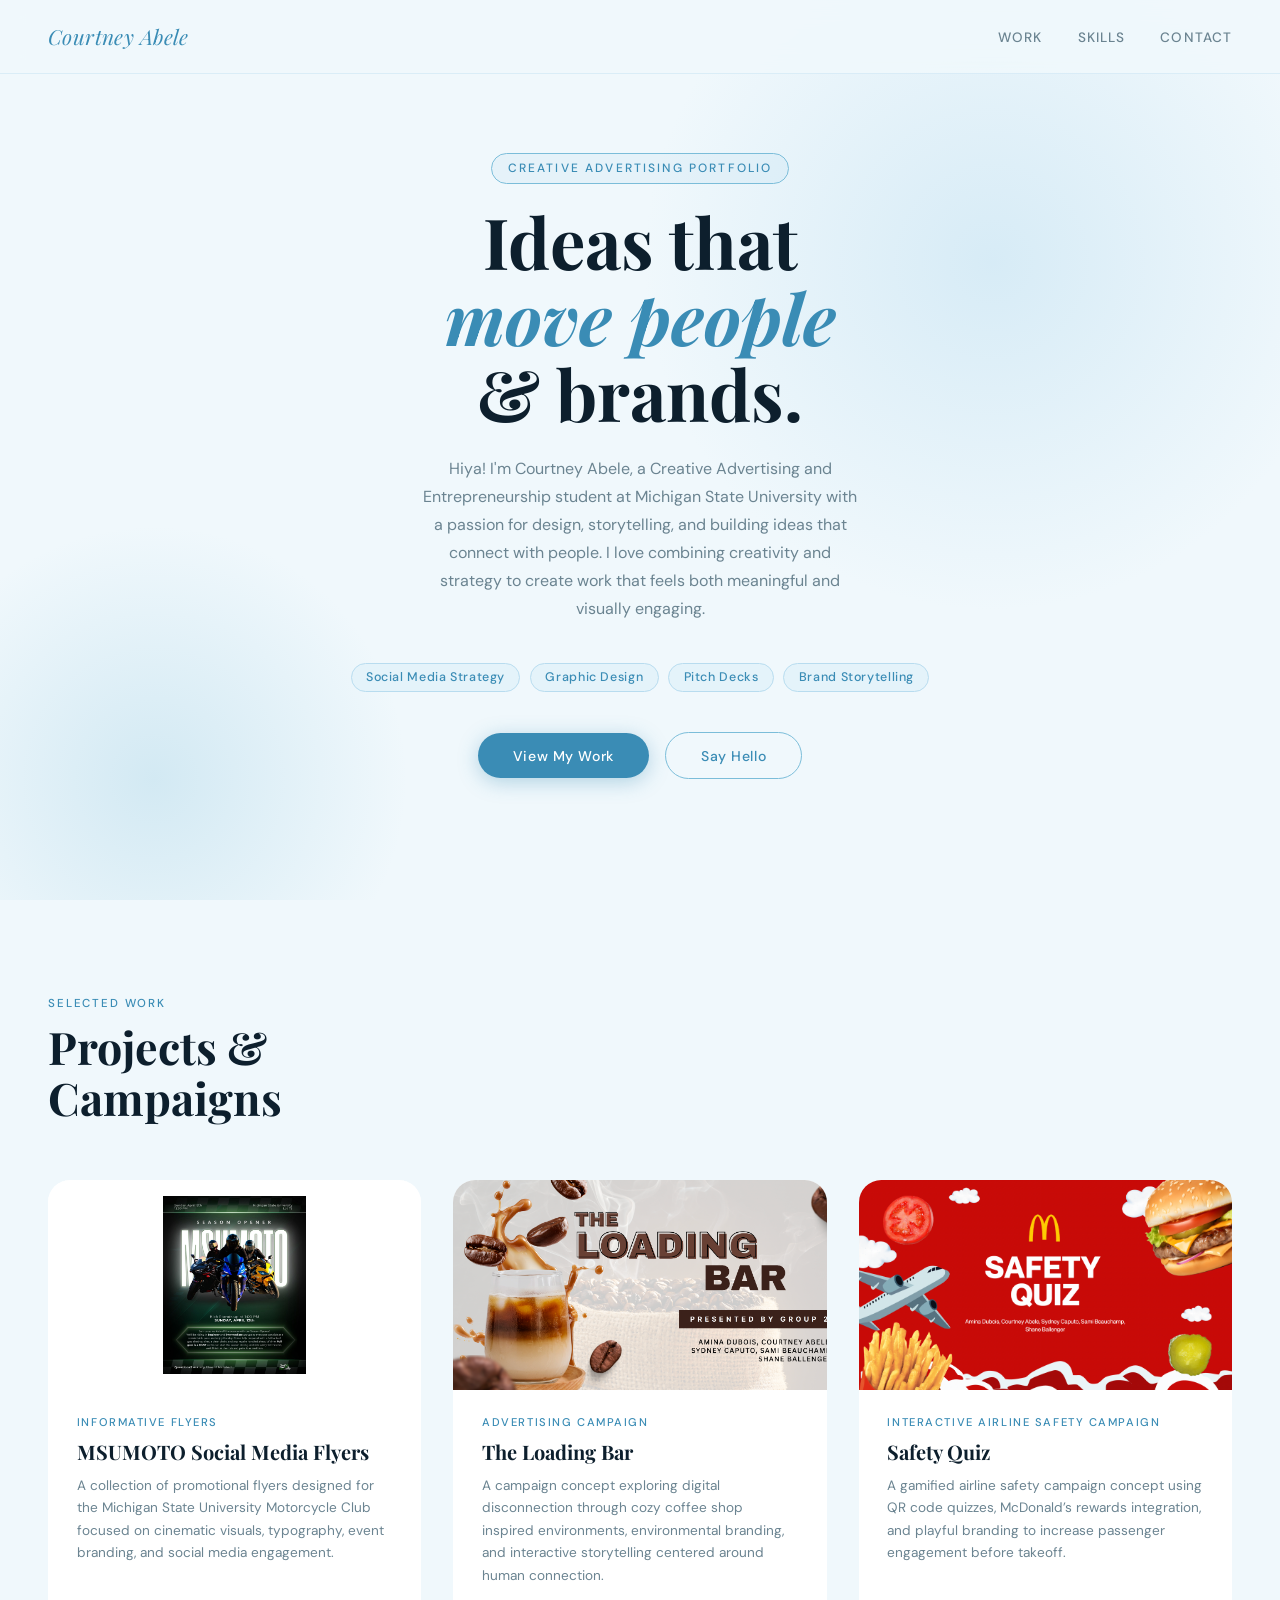
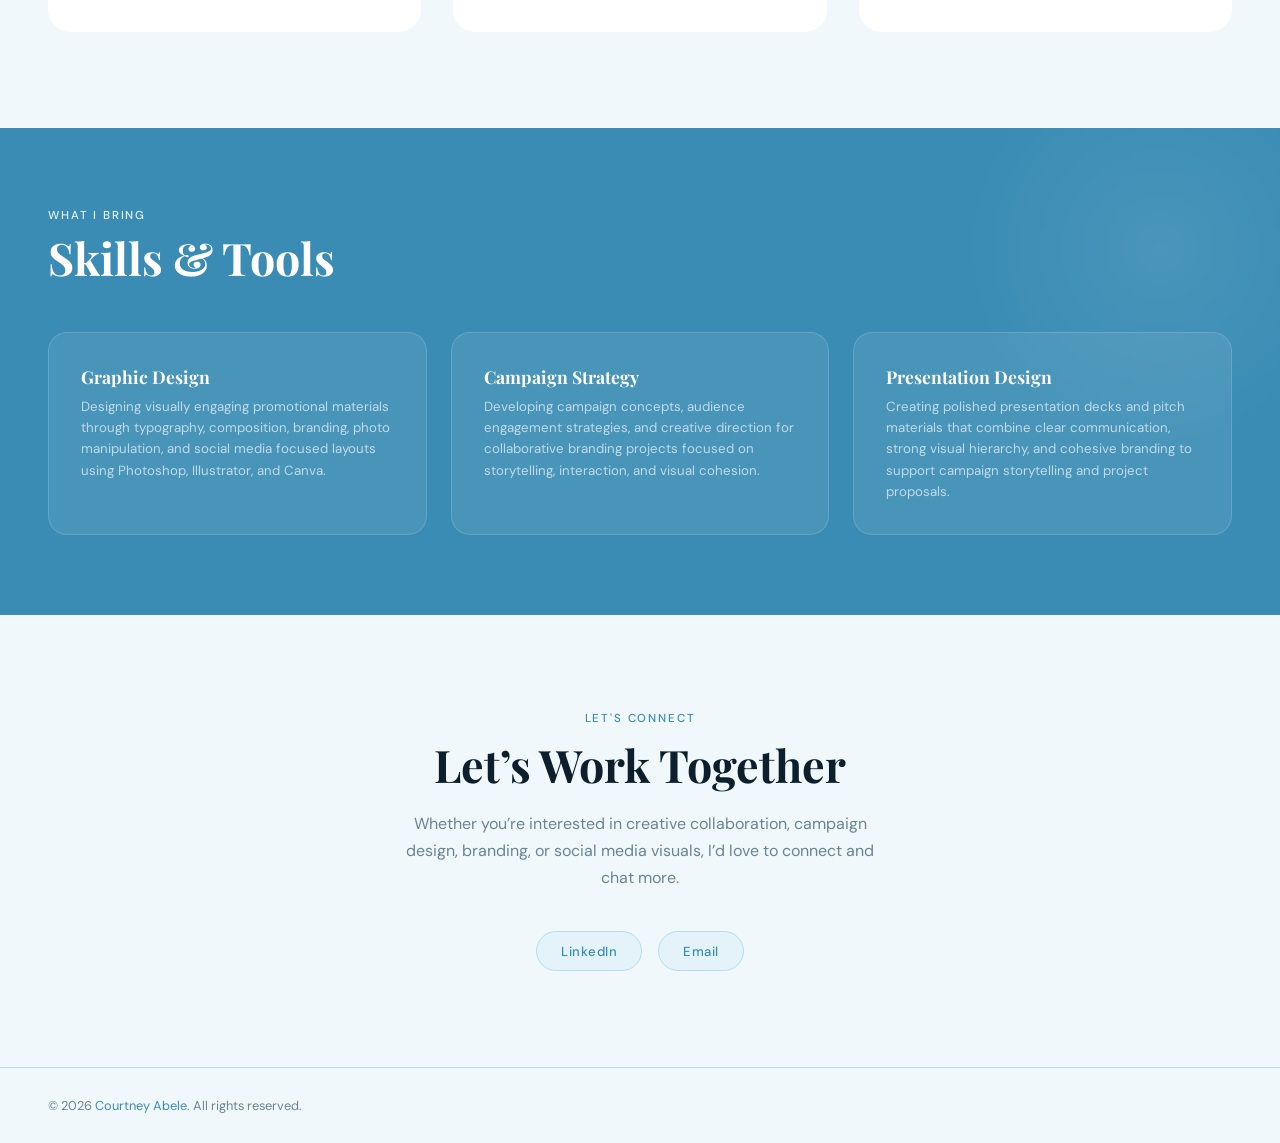
==== index.html @ a36b7039 "added saftey quiz project" ====
<!DOCTYPE html>
<html lang="en">
<head>
  <meta charset="UTF-8" />
  <meta name="viewport" content="width=device-width, initial-scale=1.0"/>
  <title>Portfolio — Creative Advertising</title>
  <link rel="preconnect" href="https://fonts.googleapis.com">
  <link href="https://fonts.googleapis.com/css2?family=Playfair+Display:ital,wght@0,400;0,700;1,400&family=DM+Sans:wght@300;400;500&display=swap" rel="stylesheet">
  <link rel="stylesheet" href="styles.css">
</head>
<body>

  <!-- NAV -->
  <nav>
    <a href="index.html" class="nav-logo">Courtney Abele</a>
    <ul class="nav-links">
      <li><a href="#work">Work</a></li>
      <li><a href="#skills">Skills</a></li>
      <li><a href="#contact">Contact</a></li>
    </ul>
  </nav>

  <!-- HERO -->
  <section class="hero">
    <div class="hero-text">
      <span class="hero-eyebrow">Creative Advertising Portfolio</span>
      <h1>Ideas that<br><em>move people</em><br>& brands.</h1>
      <p class="hero-bio">
        Hiya! I'm Courtney Abele, a Creative Advertising and Entrepreneurship student at Michigan State University with a passion for design, storytelling, and building ideas that connect with people. I love combining creativity and strategy to create work that feels both meaningful and visually engaging.
      </p>
      <div class="hero-tags">
        <span class="tag">Social Media Strategy</span>
        <span class="tag">Graphic Design</span>
        <span class="tag">Pitch Decks</span>
        <span class="tag">Brand Storytelling</span>
      </div>
      <div class="hero-cta">
        <a href="#work" class="btn-primary">View My Work</a>
        <a href="mailto:courtneynabele@gmail.com" class="btn-ghost">Say Hello</a>
      </div>
    </div>
  </section>

  <!-- WORK -->
<section class="section" id="work">

  <div class="section-header">

    <div>
      <p class="section-label">
        Selected Work
      </p>

      <h2 class="section-title">
        Projects &<br>Campaigns
      </h2>
    </div>

  </div>

  <div class="projects-grid projects-three">

    <!-- PROJECT 1 -->
    <a href="msu_moto.html" class="project-card standard">

      <div class="card-thumb portrait-thumb">

        <span class="project_photo">
          <img
            src="moto/msumoto.eboardelections.poster.jpg"
            alt="MSUMOTO poster preview"
          >
        </span>

      </div>

      <div class="card-body">

        <p class="card-category">
          Informative Flyers
        </p>

        <h3 class="card-title">
          MSUMOTO Social Media Flyers
        </h3>

        <p class="card-desc">
          A collection of promotional flyers designed for the Michigan State University Motorcycle Club focused on cinematic visuals, typography, event branding, and social media engagement.
        </p>

      </div>

    </a>

    <!-- PROJECT 2 -->
    <a href="loading_bar.html" class="project-card standard">

      <div class="card-thumb">

        <span class="project_photo">
          <img
            src="Loading_bar/loading_bar_project.png"
            alt="The Loading Bar project preview"
          >
        </span>

      </div>

      <div class="card-body">

        <p class="card-category">
          Advertising Campaign
        </p>

        <h3 class="card-title">
          The Loading Bar
        </h3>

        <p class="card-desc">
          A campaign concept exploring digital disconnection through cozy coffee shop inspired environments, environmental branding, and interactive storytelling centered around human connection.
        </p>

      </div>

    </a>

    <!-- PROJECT 3 -->
    <a href="safety_project.html" class="project-card standard">

      <div class="card-thumb">

        <span class="project_photo">
          <img
            src="safety_project/safety_project.png"
            alt="Safety Quiz project preview"
          >
        </span>

      </div>

      <div class="card-body">

        <p class="card-category">
          Interactive Airline Safety Campaign
        </p>

        <h3 class="card-title">
          Safety Quiz
        </h3>

        <p class="card-desc">
          A gamified airline safety campaign concept using QR code quizzes, McDonald’s rewards integration, and playful branding to increase passenger engagement before takeoff.
        </p>

      </div>

    </a>

  </div>

</section>

  <section class="skills-section" id="skills">

  <p class="section-label">
    What I Bring
  </p>

  <h2 class="section-title">
    Skills &amp; Tools
  </h2>

  <div class="skills-grid">

    <div class="skill-card">

      <p class="skill-name">
        Graphic Design
      </p>

      <p class="skill-desc">
        Designing visually engaging promotional materials through typography, composition, branding, photo manipulation, and social media focused layouts using Photoshop, Illustrator, and Canva.
      </p>

    </div>

    <div class="skill-card">

      <p class="skill-name">
        Campaign Strategy
      </p>

      <p class="skill-desc">
        Developing campaign concepts, audience engagement strategies, and creative direction for collaborative branding projects focused on storytelling, interaction, and visual cohesion.
      </p>

    </div>

    <div class="skill-card">

      <p class="skill-name">
        Presentation Design
      </p>

      <p class="skill-desc">
        Creating polished presentation decks and pitch materials that combine clear communication, strong visual hierarchy, and cohesive branding to support campaign storytelling and project proposals.
      </p>

    </div>

  </div>

</section>

<!-- CONTACT -->
<section class="contact-section" id="contact">

  <span class="section-label">
    Let's Connect
  </span>

  <h2 class="section-title">
    Let’s Work Together
  </h2>

  <p>
    Whether you’re interested in creative collaboration, campaign design, branding, or social media visuals, I’d love to connect and chat more.
  </p>

  <div class="social-links">

    <a 
      href="https://www.linkedin.com/in/courtney-abele-0a053827a/"
      target="_blank"
      class="social-link"
    >
      LinkedIn
    </a>

    <a 
      href="mailto:courtneynabele@gmail.com"
      class="social-link"
    >
      Email
    </a>

  </div>

</section>

  <!-- FOOTER -->
  <footer>
    <span>© 2026 <a href="#">Courtney Abele</a>. All rights reserved.</span>
  </footer>

</body>
</html>
---- styles.css ----
/* Shared portfolio stylesheet
   Keep this file in the same folder as index.html and project.html. */

:root {
      --sky: #B8DCEF;
      --sky-light: #E4F3FA;
      --sky-mid: #7BBDD9;
      --sky-deep: #3A8CB5;
      --ink: #0D1F2D;
      --mist: #F0F8FC;
      --accent: #D4A35A;
      --white: #FFFFFF;
      --gray: #6B8491;
    }

    *, *::before, *::after { box-sizing: border-box; margin: 0; padding: 0; }

    html { scroll-behavior: smooth; }

    body {
      font-family: 'DM Sans', sans-serif;
      background: var(--mist);
      color: var(--ink);
      overflow-x: hidden;
    }

    /* ── NAV ── */
    nav {
      position: fixed; top: 0; left: 0; right: 0; z-index: 100;
      display: flex; justify-content: space-between; align-items: center;
      padding: 1.4rem 3rem;
      background: rgba(240,248,252,0.85);
      backdrop-filter: blur(12px);
      border-bottom: 1px solid rgba(184,220,239,0.4);
    }
    .nav-logo {
      font-family: 'Playfair Display', serif;
      font-size: 1.3rem;
      font-style: italic;
      color: var(--sky-deep);
      text-decoration: none;
      letter-spacing: 0.02em;
    }
    .nav-links { display: flex; gap: 2.2rem; list-style: none; }
    .nav-links a {
      text-decoration: none;
      font-size: 0.85rem;
      font-weight: 500;
      letter-spacing: 0.08em;
      text-transform: uppercase;
      color: var(--gray);
      transition: color 0.25s;
    }
    .nav-links a:hover { color: var(--sky-deep); }

    /* ── HERO ── */
    .hero {
      min-height: 100vh;
      display: flex;
      flex-direction: column;
      align-items: center;
      justify-content: center;
      padding: 7rem 3rem 5rem;
      gap: 3rem;
      position: relative;
      overflow: hidden;
      text-align: center;
    }

    .hero::before {
      content: '';
      position: absolute;
      top: -10%; right: -5%;
      width: 55vw; height: 55vw;
      background: radial-gradient(circle, var(--sky) 0%, transparent 70%);
      border-radius: 50%;
      opacity: 0.45;
      animation: float 8s ease-in-out infinite;
    }
    .hero::after {
      content: '';
      position: absolute;
      bottom: -15%; left: -8%;
      width: 40vw; height: 40vw;
      background: radial-gradient(circle, var(--sky-mid) 0%, transparent 70%);
      border-radius: 50%;
      opacity: 0.25;
      animation: float 11s ease-in-out infinite reverse;
    }

    @keyframes float {
      0%, 100% { transform: translateY(0) scale(1); }
      50%       { transform: translateY(-3%) scale(1.03); }
    }

    .hero-text { position: relative; z-index: 1; animation: fadeUp 0.9s ease both; max-width: 680px; width: 100%; }
    .hero-bio { max-width: 520px; margin-left: auto; margin-right: auto; }
    .hero-tags { justify-content: center; }
    .hero-cta { justify-content: center; }

    @keyframes fadeUp {
      from { opacity: 0; transform: translateY(30px); }
      to   { opacity: 1; transform: translateY(0); }
    }

    .hero-eyebrow {
      display: inline-block;
      font-size: 0.75rem;
      font-weight: 500;
      letter-spacing: 0.18em;
      text-transform: uppercase;
      color: var(--sky-deep);
      margin-bottom: 1.2rem;
      padding: 0.4rem 1rem;
      border: 1px solid var(--sky-mid);
      border-radius: 2rem;
      background: rgba(184,220,239,0.2);
    }

    .hero h1 {
      font-family: 'Playfair Display', serif;
      font-size: clamp(3rem, 5.5vw, 5.5rem);
      line-height: 1.08;
      font-weight: 700;
      color: var(--ink);
      margin-bottom: 1.5rem;
    }
    .hero h1 em {
      font-style: italic;
      color: var(--sky-deep);
    }

    .hero-bio {
      font-size: 1rem;
      line-height: 1.75;
      color: var(--gray);
      max-width: 440px;
      margin-bottom: 2.5rem;
    }

    .hero-tags {
      display: flex;
      flex-wrap: wrap;
      gap: 0.6rem;
      margin-bottom: 2.5rem;
    }
    .tag {
      font-size: 0.78rem;
      font-weight: 500;
      letter-spacing: 0.05em;
      padding: 0.35rem 0.9rem;
      border-radius: 2rem;
      background: var(--sky-light);
      color: var(--sky-deep);
      border: 1px solid var(--sky);
    }

    .hero-cta {
      display: flex;
      gap: 1rem;
      align-items: center;
      flex-wrap: wrap;
    }
    .btn-primary {
      display: inline-block;
      padding: 0.85rem 2.2rem;
      background: var(--sky-deep);
      color: var(--white);
      border-radius: 3rem;
      text-decoration: none;
      font-size: 0.88rem;
      font-weight: 500;
      letter-spacing: 0.04em;
      transition: background 0.3s, transform 0.2s, box-shadow 0.3s;
      box-shadow: 0 4px 20px rgba(58,140,181,0.35);
    }
    .btn-primary:hover {
      background: var(--sky-mid);
      transform: translateY(-2px);
      box-shadow: 0 8px 28px rgba(58,140,181,0.45);
    }
    .btn-ghost {
      display: inline-block;
      padding: 0.85rem 2.2rem;
      border: 1.5px solid var(--sky-mid);
      color: var(--sky-deep);
      border-radius: 3rem;
      text-decoration: none;
      font-size: 0.88rem;
      font-weight: 500;
      letter-spacing: 0.04em;
      transition: background 0.3s, transform 0.2s;
    }
    .btn-ghost:hover {
      background: var(--sky-light);
      transform: translateY(-2px);
    }

    /* hero visual — full-width centered card */
    .hero-visual {
      position: relative;
      z-index: 1;
      animation: fadeUp 0.9s 0.2s ease both;
      width: 80%;
      max-width: 1000px;
    }
    .hero-card {
      width: 100%;
      height: auto;
      background: linear-gradient(145deg, var(--sky-light) 0%, var(--sky) 100%);
      border-radius: 2rem;
      position: relative;
      box-shadow: 0 30px 80px rgba(58,140,181,0.22), 0 8px 20px rgba(58,140,181,0.12);
      overflow: hidden;
      display: flex;
      flex-direction: row;
      align-items: center;
      gap: 2.5rem;
      padding: 2.5rem 3rem;
    }
    .hero-card::before {
      content: '';
      position: absolute;
      top: -60px; right: -60px;
      width: 300px; height: 300px;
      background: radial-gradient(circle, rgba(255,255,255,0.55) 0%, transparent 70%);
      border-radius: 50%;
      pointer-events: none;
    }
    .avatar-placeholder {
      flex-shrink: 0;
      width: 100px; height: 100px;
      border-radius: 50%;
      background: linear-gradient(135deg, var(--sky-mid), var(--sky-deep));
      display: flex;
      align-items: center;
      justify-content: center;
      font-family: 'Playfair Display', serif;
      font-size: 2.4rem;
      color: white;
      font-style: italic;
      box-shadow: 0 8px 30px rgba(58,140,181,0.4);
    }
    .hero-card-info { text-align: left; flex: 1; }
    .hero-card-label {
      font-size: 0.72rem;
      letter-spacing: 0.12em;
      text-transform: uppercase;
      color: var(--sky-deep);
      margin-bottom: 0.4rem;
      font-weight: 500;
    }
    .hero-card-name {
      font-family: 'Playfair Display', serif;
      font-size: 1.6rem;
      font-weight: 700;
      color: var(--ink);
      margin-bottom: 0.3rem;
    }
    .hero-card-sub {
      font-size: 0.82rem;
      color: var(--gray);
    }
    .hero-card-badges {
      display: flex;
      gap: 0.8rem;
      margin-top: 1rem;
      flex-wrap: wrap;
    }
    .inline-badge {
      display: inline-block;
      padding: 0.4rem 0.9rem;
      border-radius: 2rem;
      font-size: 0.75rem;
      font-weight: 500;
    }
    .inline-badge.light {
      background: var(--white);
      color: var(--ink);
      box-shadow: 0 2px 8px rgba(0,0,0,0.08);
    }
    .inline-badge.dark {
      background: var(--sky-deep);
      color: white;
    }

    /* ── WORK SECTION ── */
    .section {
      padding: 6rem 3rem;
    }
    .section-header {
      display: flex;
      justify-content: space-between;
      align-items: flex-end;
      margin-bottom: 3.5rem;
    }
    .section-label {
      font-size: 0.72rem;
      letter-spacing: 0.16em;
      text-transform: uppercase;
      color: var(--sky-deep);
      margin-bottom: 0.6rem;
      font-weight: 500;
    }
    .section-title {
      font-family: 'Playfair Display', serif;
      font-size: clamp(2rem, 3.5vw, 3rem);
      font-weight: 700;
      color: var(--ink);
      line-height: 1.15;
    }
    .section-link {
      font-size: 0.85rem;
      color: var(--sky-deep);
      text-decoration: none;
      font-weight: 500;
      letter-spacing: 0.04em;
      border-bottom: 1.5px solid var(--sky-mid);
      padding-bottom: 2px;
      transition: border-color 0.2s;
      white-space: nowrap;
      margin-bottom: 0.3rem;
    }
    .section-link:hover { border-color: var(--sky-deep); }

    /* project grid */
    .projects-grid {
      display: grid;
      grid-template-columns: repeat(12, 1fr);
      gap: 1.5rem;
    }
    .project-card {
      background: var(--white);
      border-radius: 1.4rem;
      overflow: hidden;
      text-decoration: none;
      color: inherit;
      transition: transform 0.35s cubic-bezier(.22,1,.36,1), box-shadow 0.35s;
      position: relative;
      display: block;
    }
    .project-card:hover {
      transform: translateY(-6px);
      box-shadow: 0 20px 50px rgba(58,140,181,0.18);
    }
    .project-card:hover .card-arrow { transform: translate(3px,-3px); }

    .project-card.large { grid-column: span 7; }
    .project-card.small { grid-column: span 5; }
    .project-card.full  { grid-column: span 12; display: grid; grid-template-columns: 1fr 1fr; }

    .card-thumb {
  aspect-ratio: 16/10;
  position: relative;
  overflow: hidden;
  display: flex;
  align-items: center;
  justify-content: center;
}

/* Portrait project images */
.project_photo {
  width: 100%;
  height: 100%;
  display: flex;
  align-items: center;
  justify-content: center;
  background: #000;
}

.project_photo img {
  width: 100%;
  height: 100%;
  object-fit: contain;
  display: block;
}

/* Make poster-style cards taller */
.project-card.small .card-thumb {
  aspect-ratio: 3 / 4;
}

    .project_photo img {
  width: 100%;
  height: 100%;
  object-fit: contain;
  display: block;
}

    .project-card.full .card-thumb {
      aspect-ratio: unset;
      min-height: 260px;
    }

    .card-thumb { display: flex; align-items: center; justify-content: center; }
    .thumb-1 { background: linear-gradient(135deg, #B8DCEF 0%, #7BBDD9 100%); }
    .thumb-2 { background: linear-gradient(135deg, #D4E9F7 0%, #B8DCEF 100%); }
    .thumb-3 { background: linear-gradient(135deg, #A8D5EB 0%, #5AAED0 100%); }
    .thumb-icon {
      font-size: 3.5rem;
      opacity: 0.5;
    }

    .card-body {
      padding: 1.6rem 1.8rem;
    }
    .project-card.full .card-body {
      display: flex;
      flex-direction: column;
      justify-content: center;
      padding: 2.5rem 2.5rem;
    }

    .card-category {
      font-size: 0.7rem;
      letter-spacing: 0.14em;
      text-transform: uppercase;
      font-weight: 500;
      color: var(--sky-deep);
      margin-bottom: 0.6rem;
    }
    .card-title {
      font-family: 'Playfair Display', serif;
      font-size: 1.25rem;
      font-weight: 700;
      color: var(--ink);
      line-height: 1.25;
      margin-bottom: 0.7rem;
    }
    .card-desc {
      font-size: 0.85rem;
      color: var(--gray);
      line-height: 1.65;
      margin-bottom: 1.2rem;
    }
    .card-arrow {
      display: inline-block;
      font-size: 1.1rem;
      color: var(--sky-deep);
      transition: transform 0.25s;
    }

    /* ── SKILLS ── */
    .skills-section {
      background: var(--sky-deep);
      padding: 5rem 3rem;
      position: relative;
      overflow: hidden;
    }
    .skills-section::before {
      content: '';
      position: absolute;
      top: -80px; right: -80px;
      width: 400px; height: 400px;
      background: radial-gradient(circle, rgba(255,255,255,0.08) 0%, transparent 70%);
      border-radius: 50%;
    }
    .skills-section .section-label { color: var(--sky-light); }
    .skills-section .section-title { color: var(--white); }

    .skills-grid {
      display: grid;
      grid-template-columns: repeat(3, 1fr);
      gap: 1.5rem;
      margin-top: 3rem;
    }
    .skill-card {
      background: rgba(255,255,255,0.08);
      border: 1px solid rgba(255,255,255,0.14);
      border-radius: 1.2rem;
      padding: 2rem;
      transition: background 0.3s, transform 0.3s;
    }
    .skill-card:hover {
      background: rgba(255,255,255,0.15);
      transform: translateY(-4px);
    }
    .skill-icon {
      font-size: 2rem;
      margin-bottom: 1rem;
      display: block;
    }
    .skill-name {
      font-family: 'Playfair Display', serif;
      font-size: 1.1rem;
      font-weight: 700;
      color: var(--white);
      margin-bottom: 0.5rem;
    }
    .skill-desc {
      font-size: 0.83rem;
      color: rgba(255,255,255,0.65);
      line-height: 1.6;
    }

    /* ── CONTACT ── */
    .contact-section {
      padding: 6rem 3rem;
      text-align: center;
      background: var(--mist);
    }
    .contact-section .section-label { text-align: center; margin-bottom: 0.8rem; display: block; }
    .contact-section .section-title { text-align: center; margin-bottom: 1.2rem; }
    .contact-section p {
      color: var(--gray);
      font-size: 1rem;
      line-height: 1.7;
      max-width: 480px;
      margin: 0 auto 2.5rem;
    }
    .social-links {
      display: flex;
      gap: 1rem;
      justify-content: center;
      flex-wrap: wrap;
      margin-top: 2rem;
    }
    .social-link {
      display: inline-block;
      padding: 0.65rem 1.5rem;
      background: var(--sky-light);
      border: 1.5px solid var(--sky);
      border-radius: 2rem;
      text-decoration: none;
      font-size: 0.82rem;
      font-weight: 500;
      color: var(--sky-deep);
      letter-spacing: 0.04em;
      transition: background 0.25s, transform 0.2s;
    }
    .social-link:hover {
      background: var(--sky);
      transform: translateY(-2px);
    }

    /* ── FOOTER ── */
    footer {
      border-top: 1px solid var(--sky);
      padding: 1.8rem 3rem;
      display: flex;
      justify-content: space-between;
      align-items: center;
      font-size: 0.8rem;
      color: var(--gray);
    }
    footer a {
      color: var(--sky-deep);
      text-decoration: none;
    }

    /* ── RESPONSIVE ── */
    @media (max-width: 900px) {
      nav { padding: 1.2rem 1.5rem; }
      .nav-links { gap: 1.2rem; }
      .hero { padding: 7rem 1.5rem 3rem; }
      .hero-visual { width: 95%; }
      .hero-card { flex-direction: column; text-align: center; padding: 2rem 1.5rem; gap: 1.2rem; }
      .hero-card-info { text-align: center; }
      .hero-card-badges { justify-content: center; }
      .section { padding: 4rem 1.5rem; }
      .projects-grid { grid-template-columns: 1fr; }
      .project-card.large,
      .project-card.small,
      .project-card.full { grid-column: span 1; }
      .project-card.full { grid-template-columns: 1fr; }
      .skills-grid { grid-template-columns: 1fr; }
      .skills-section { padding: 4rem 1.5rem; }
      .contact-section { padding: 4rem 1.5rem; }
      footer { flex-direction: column; gap: 0.5rem; text-align: center; padding: 1.5rem; }
    }

/* Project detail page styles */

:root {
      --sky: #B8DCEF;
      --sky-light: #E4F3FA;
      --sky-mid: #7BBDD9;
      --sky-deep: #3A8CB5;
      --ink: #0D1F2D;
      --mist: #F0F8FC;
      --accent: #D4A35A;
      --white: #FFFFFF;
      --gray: #6B8491;
    }

    *, *::before, *::after { box-sizing: border-box; margin: 0; padding: 0; }
    html { scroll-behavior: smooth; }
    body {
      font-family: 'DM Sans', sans-serif;
      background: var(--mist);
      color: var(--ink);
      overflow-x: hidden;
    }

    /* ── NAV ── */
    nav {
      position: fixed; top: 0; left: 0; right: 0; z-index: 100;
      display: flex; justify-content: space-between; align-items: center;
      padding: 1.4rem 3rem;
      background: rgba(240,248,252,0.85);
      backdrop-filter: blur(12px);
      border-bottom: 1px solid rgba(184,220,239,0.4);
    }
    .nav-logo {
      font-family: 'Playfair Display', serif;
      font-size: 1.3rem;
      font-style: italic;
      color: var(--sky-deep);
      text-decoration: none;
      letter-spacing: 0.02em;
    }
    .nav-links { display: flex; gap: 2.2rem; list-style: none; }
    .nav-links a {
      text-decoration: none;
      font-size: 0.85rem;
      font-weight: 500;
      letter-spacing: 0.08em;
      text-transform: uppercase;
      color: var(--gray);
      transition: color 0.25s;
    }
    .nav-links a:hover { color: var(--sky-deep); }

    /* ── PROJECT HERO ── */
    .project-hero {
      padding-top: 8rem;
      padding-bottom: 4rem;
      padding-left: 3rem;
      padding-right: 3rem;
      max-width: 900px;
      animation: fadeUp 0.8s ease both;
    }

    @keyframes fadeUp {
      from { opacity: 0; transform: translateY(24px); }
      to   { opacity: 1; transform: translateY(0); }
    }

    .back-link {
      display: inline-flex;
      align-items: center;
      gap: 0.4rem;
      text-decoration: none;
      font-size: 0.82rem;
      font-weight: 500;
      color: var(--sky-deep);
      letter-spacing: 0.05em;
      margin-bottom: 2.5rem;
      transition: gap 0.2s;
    }
    .back-link:hover { gap: 0.7rem; }

    .project-category {
      font-size: 0.72rem;
      letter-spacing: 0.16em;
      text-transform: uppercase;
      color: var(--sky-deep);
      font-weight: 500;
      margin-bottom: 1rem;
      display: flex;
      align-items: center;
      gap: 0.6rem;
    }
    .project-category::before {
      content: '';
      display: inline-block;
      width: 2rem;
      height: 1.5px;
      background: var(--sky-mid);
    }

    .project-title {
      font-family: 'Playfair Display', serif;
      font-size: clamp(2.5rem, 5vw, 4.5rem);
      font-weight: 700;
      color: var(--ink);
      line-height: 1.1;
      margin-bottom: 1.5rem;
    }
    .project-title em { font-style: italic; color: var(--sky-deep); }

    .project-tagline {
      font-size: 1.1rem;
      color: var(--gray);
      line-height: 1.7;
      max-width: 580px;
      margin-bottom: 2.5rem;
    }

    /* meta pills */
    .project-meta {
      display: flex;
      flex-wrap: wrap;
      gap: 1rem;
      margin-bottom: 0;
    }
    .meta-item {
      display: flex;
      flex-direction: column;
      gap: 0.25rem;
      padding: 0.7rem 1.3rem;
      background: var(--white);
      border: 1px solid var(--sky);
      border-radius: 0.9rem;
      min-width: 110px;
    }
    .meta-label {
      font-size: 0.65rem;
      letter-spacing: 0.14em;
      text-transform: uppercase;
      color: var(--sky-deep);
      font-weight: 500;
    }
    .meta-value {
      font-size: 0.88rem;
      font-weight: 500;
      color: var(--ink);
    }

    /* ── HERO IMAGE ── */
    .project-cover {
      margin: 0 3rem;
      border-radius: 1.8rem;
      overflow: hidden;
      background: linear-gradient(135deg, var(--sky-light) 0%, var(--sky) 60%, var(--sky-mid) 100%);
      min-height: 420px;
      display: flex;
      align-items: center;
      justify-content: center;
      position: relative;
      box-shadow: 0 20px 60px rgba(58,140,181,0.2);
    }
    .cover-placeholder {
      text-align: center;
      color: rgba(58,140,181,0.6);
    }
    .cover-placeholder p {
      font-size: 0.85rem;
      margin-top: 0.8rem;
      font-weight: 500;
      letter-spacing: 0.06em;
    }
    .cover-icon { font-size: 5rem; display: block; margin-bottom: 0.5rem; }

    /* ── CONTENT BODY ── */
    .project-body {
      max-width: 780px;
      margin: 5rem auto;
      padding: 0 3rem;
    }

    .content-section { margin-bottom: 4rem; }

    .content-label {
      font-size: 0.7rem;
      letter-spacing: 0.16em;
      text-transform: uppercase;
      color: var(--sky-deep);
      font-weight: 500;
      margin-bottom: 1rem;
      display: flex;
      align-items: center;
      gap: 0.6rem;
    }
    .content-label::after {
      content: '';
      flex: 1;
      height: 1px;
      background: var(--sky);
    }

    .content-heading {
      font-family: 'Playfair Display', serif;
      font-size: 1.8rem;
      font-weight: 700;
      color: var(--ink);
      line-height: 1.25;
      margin-bottom: 1rem;
    }

    .content-body p {
      font-size: 0.98rem;
      line-height: 1.85;
      color: var(--gray);
      margin-bottom: 1rem;
    }
    .content-body p:last-child { margin-bottom: 0; }

    /* pull quote */
    .pull-quote {
      margin: 3rem 0;
      padding: 2.5rem 2.5rem 2.5rem 2.8rem;
      border-left: 3px solid var(--sky-deep);
      background: var(--white);
      border-radius: 0 1.2rem 1.2rem 0;
    }
    .pull-quote p {
      font-family: 'Playfair Display', serif;
      font-size: 1.3rem;
      font-style: italic;
      color: var(--ink);
      line-height: 1.55;
    }

    /* image block */
    .image-block {
      margin: 2.5rem 0;
      border-radius: 1.2rem;
      overflow: hidden;
      background: linear-gradient(135deg, var(--sky-light), var(--sky));
      min-height: 320px;
      display: flex;
      align-items: center;
      justify-content: center;
      color: rgba(58,140,181,0.55);
      font-size: 0.82rem;
      font-weight: 500;
      letter-spacing: 0.08em;
      text-transform: uppercase;
    }
    .image-block img {
      width: 100%;
      height: 100%;
      object-fit: cover;
      display: block;
    }
    .image-caption {
      font-size: 0.78rem;
      color: var(--gray);
      text-align: center;
      margin-top: 0.7rem;
      font-style: italic;
    }

    /* two-col images */
    .image-duo {
      display: grid;
      grid-template-columns: 1fr 1fr;
      gap: 1rem;
      margin: 2.5rem 0;
    }
    .image-duo .image-block { margin: 0; min-height: 220px; }

    /* outcomes / stats */
    .outcomes-grid {
      display: grid;
      grid-template-columns: repeat(3, 1fr);
      gap: 1rem;
      margin: 2rem 0;
    }
    .outcome-card {
      background: var(--sky-deep);
      border-radius: 1.2rem;
      padding: 1.8rem 1.5rem;
      text-align: center;
      color: white;
    }
    .outcome-number {
      font-family: 'Playfair Display', serif;
      font-size: 2.2rem;
      font-weight: 700;
      color: white;
      display: block;
      margin-bottom: 0.3rem;
    }
    .outcome-label {
      font-size: 0.78rem;
      letter-spacing: 0.1em;
      text-transform: uppercase;
      color: rgba(255,255,255,0.7);
      font-weight: 500;
    }

    /* tools used */
    .tools-list {
      display: flex;
      flex-wrap: wrap;
      gap: 0.6rem;
      margin-top: 1rem;
    }
    .tool-tag {
      font-size: 0.8rem;
      font-weight: 500;
      padding: 0.4rem 1rem;
      border-radius: 2rem;
      background: var(--sky-light);
      color: var(--sky-deep);
      border: 1px solid var(--sky);
    }

    /* ── NEXT PROJECT ── */
    .next-project {
      border-top: 1px solid var(--sky);
      padding: 4rem 3rem;
      display: flex;
      justify-content: space-between;
      align-items: center;
      text-decoration: none;
      color: inherit;
      transition: background 0.3s;
    }
    .next-project:hover {
      background: var(--sky-light);
    }
    .next-label {
      font-size: 0.72rem;
      letter-spacing: 0.16em;
      text-transform: uppercase;
      color: var(--sky-deep);
      font-weight: 500;
      margin-bottom: 0.5rem;
    }
    .next-title {
      font-family: 'Playfair Display', serif;
      font-size: 1.6rem;
      font-weight: 700;
      color: var(--ink);
    }
    .next-arrow {
      font-size: 2.5rem;
      color: var(--sky-deep);
      transition: transform 0.3s;
    }
    .next-project:hover .next-arrow { transform: translateX(8px); }

    /* ── FOOTER ── */
    footer {
      border-top: 1px solid var(--sky);
      padding: 1.8rem 3rem;
      display: flex;
      justify-content: space-between;
      align-items: center;
      font-size: 0.8rem;
      color: var(--gray);
    }
    footer a { color: var(--sky-deep); text-decoration: none; }

    /* ── RESPONSIVE ── */
    @media (max-width: 800px) {
      nav { padding: 1.2rem 1.5rem; }
      .nav-links { gap: 1.2rem; }
      .project-hero { padding: 7rem 1.5rem 3rem; }
      .project-cover { margin: 0 1.5rem; min-height: 260px; }
      .project-body { padding: 0 1.5rem; margin: 3rem auto; }
      .outcomes-grid { grid-template-columns: 1fr 1fr; }
      .image-duo { grid-template-columns: 1fr; }
      .next-project { padding: 2.5rem 1.5rem; }
      footer { flex-direction: column; gap: 0.5rem; text-align: center; padding: 1.5rem; }
    }

    .cover-placeholder img {
  width: 100%;
  height: auto;
  object-fit: contain;
  display: block;
}

.project-hero .content-section {
  margin-top: 4rem;
}

.project-meta {
  align-items: stretch;
}

.project-meta .meta-item {
  flex: 0 1 auto;
  min-width: 220px;
  max-width: 420px;
}


.portrait-cover {
  display: flex;
  justify-content: center;
  margin-bottom: 5rem;
}

.portrait-cover .cover-placeholder {
  max-width: 520px;
  width: 100%;
  padding: 0;
  overflow: hidden;

  background: none !important;
  box-shadow: none !important;
  border: none !important;
}

.portrait-cover img {
  width: 100%;
  height: auto;
  display: block;
  border-radius: 28px;
}

.portrait-cover {
  background: none !important;
  box-shadow: none !important;
  min-height: unset !important;
  padding: 0;
}

.portrait-cover .cover-placeholder {
  max-width: 520px;
  width: 100%;
  overflow: hidden;
  border-radius: 28px;
}

.portrait-cover img {
  width: 100%;
  display: block;
  border-radius: 28px;
}
.projects-three {
  display: grid;
  grid-template-columns: repeat(3, 1fr);
  gap: 2rem;
}

.project-card.standard {
  height: 100%;
}

.project-card.standard .card-thumb {
  aspect-ratio: 16 / 9;
  height: auto;
  overflow: hidden;
  background: #ffffff;
}

.project-card.standard .project_photo {
  width: 100%;
  height: 100%;
  background: #ffffff;
}

.project-card.standard .card-thumb img {
  width: 100%;
  height: 100%;
  object-fit: cover;
  object-position: center;
  display: block;
}

.project-card.standard .portrait-thumb img {
  object-fit: contain;
  padding: 1rem;
  background: #ffffff;
}

@media (max-width: 1100px) {
  .projects-three {
    grid-template-columns: 1fr;
  }
}
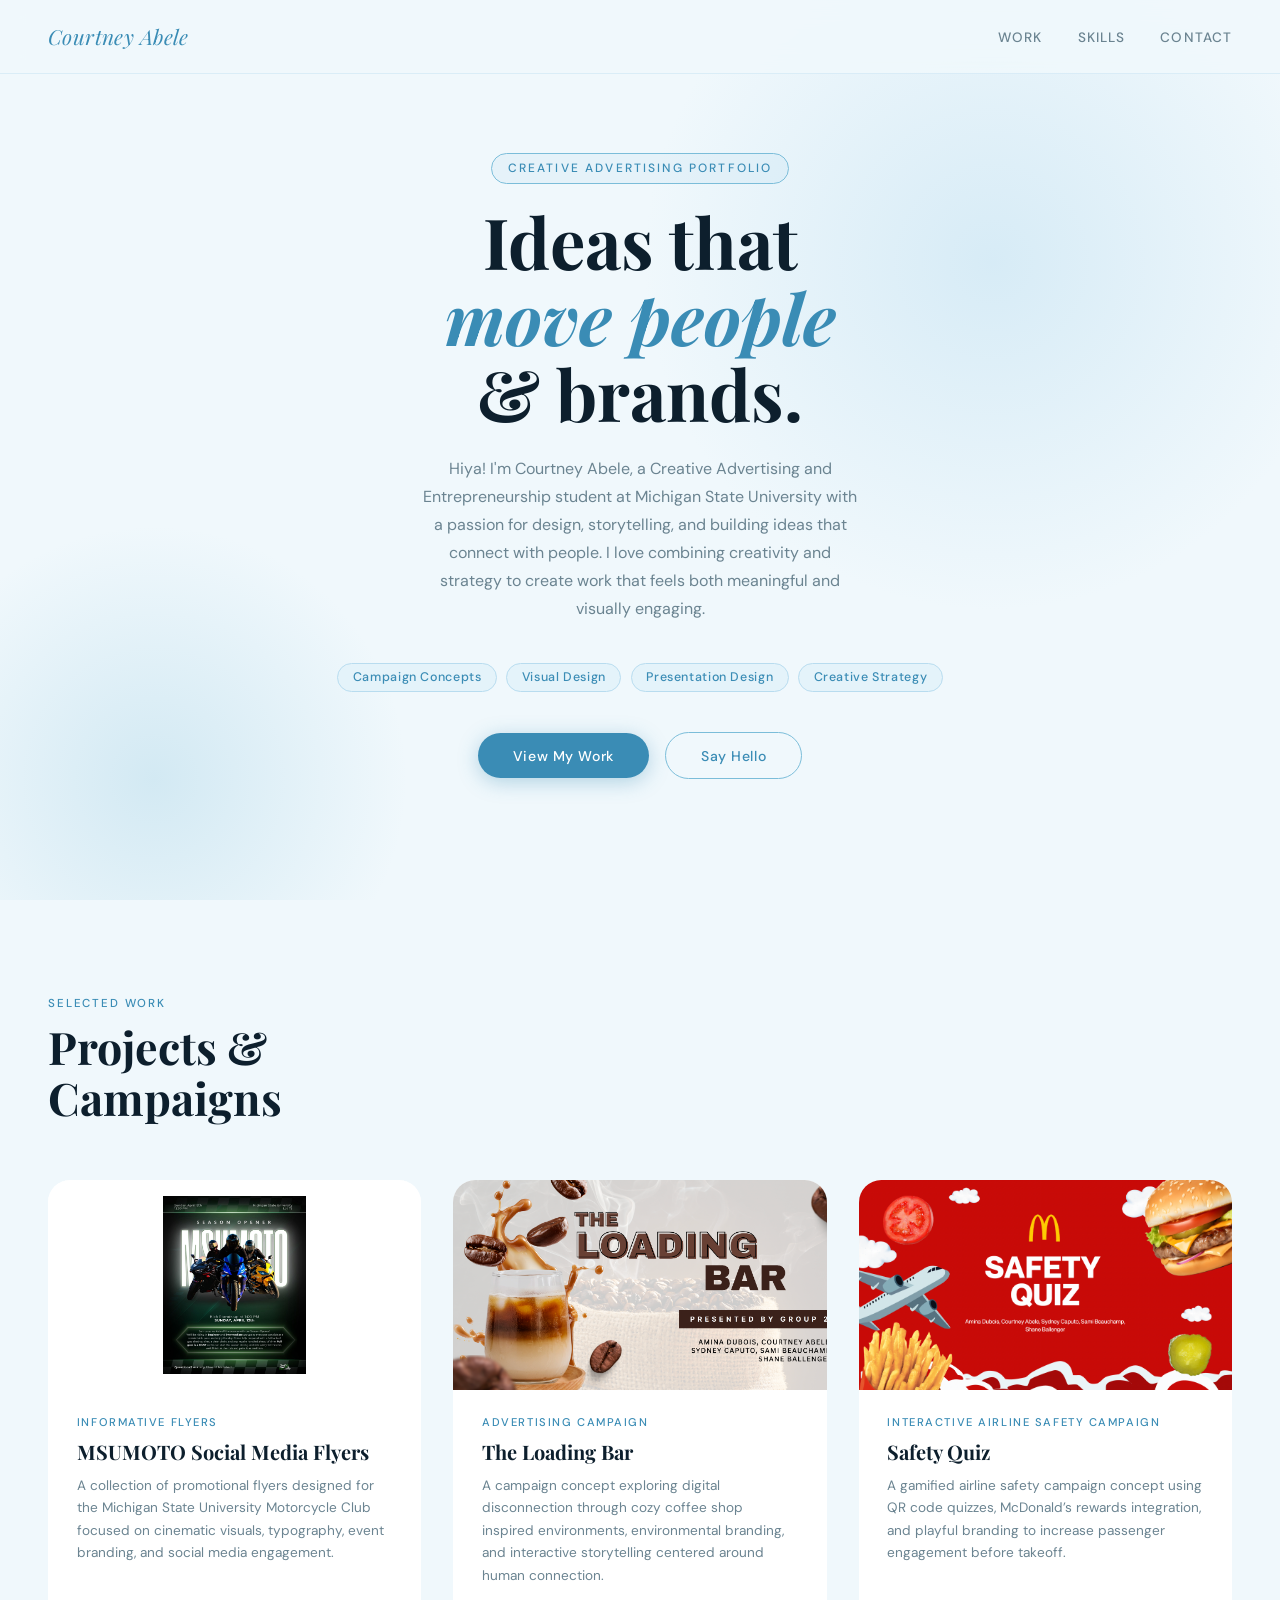
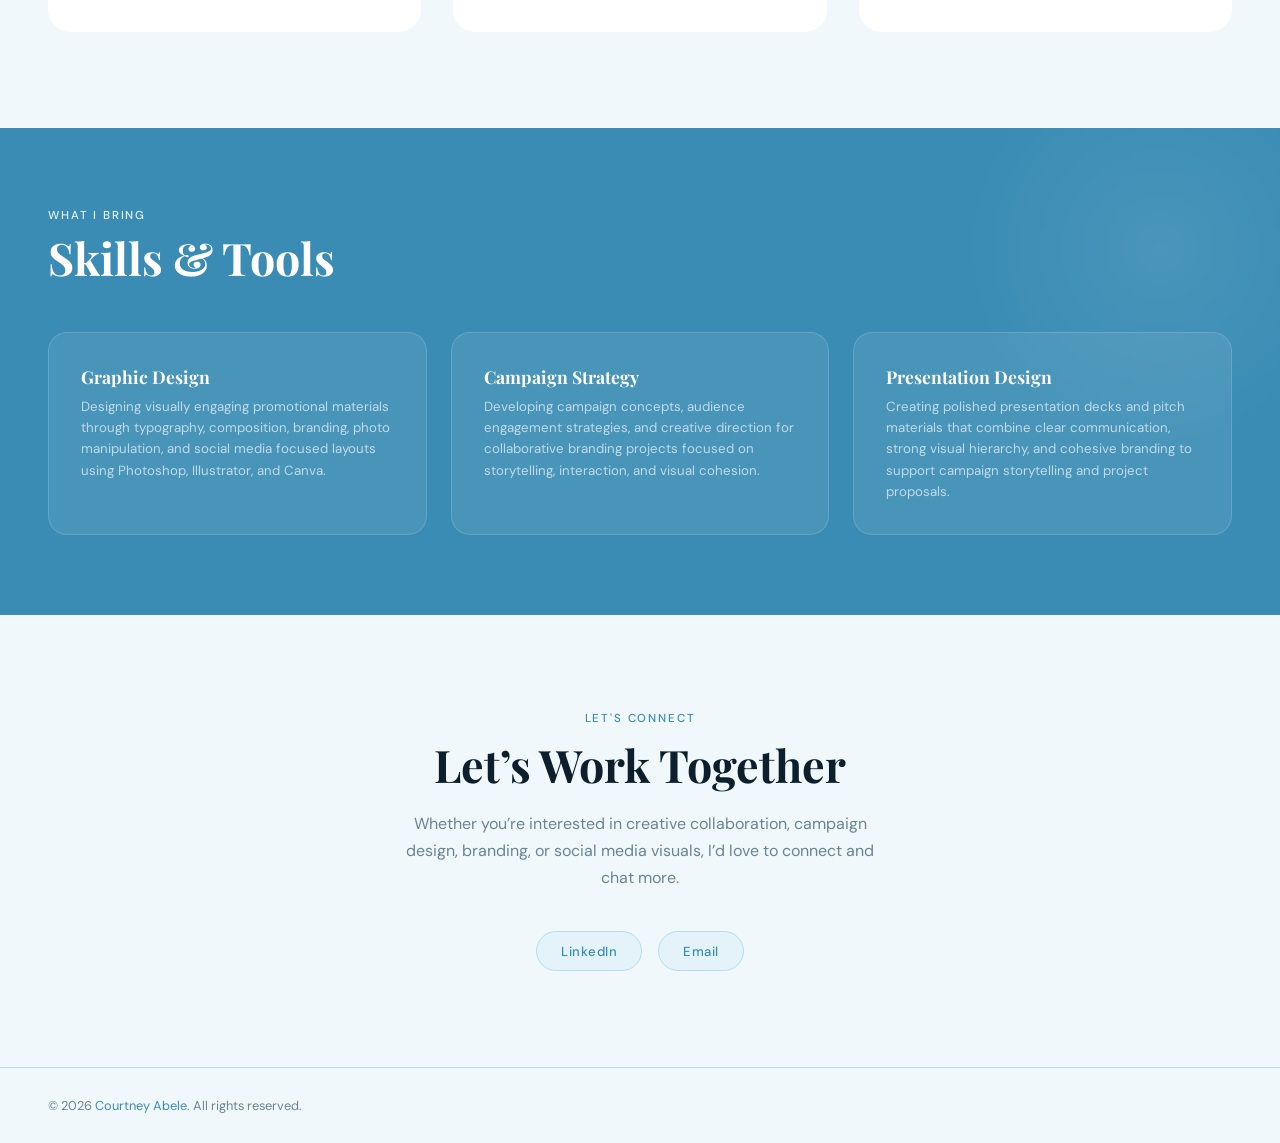
==== commit 091b005c: "Updated tags" ====
--- a/index.html
+++ b/index.html
@@ -29,10 +29,10 @@
         Hiya! I'm Courtney Abele, a Creative Advertising and Entrepreneurship student at Michigan State University with a passion for design, storytelling, and building ideas that connect with people. I love combining creativity and strategy to create work that feels both meaningful and visually engaging.
       </p>
       <div class="hero-tags">
-        <span class="tag">Social Media Strategy</span>
-        <span class="tag">Graphic Design</span>
-        <span class="tag">Pitch Decks</span>
-        <span class="tag">Brand Storytelling</span>
+        <span class="tag">Campaign Concepts</span>
+        <span class="tag">Visual Design</span>
+        <span class="tag">Presentation Design</span>
+        <span class="tag">Creative Strategy</span>
       </div>
       <div class="hero-cta">
         <a href="#work" class="btn-primary">View My Work</a>
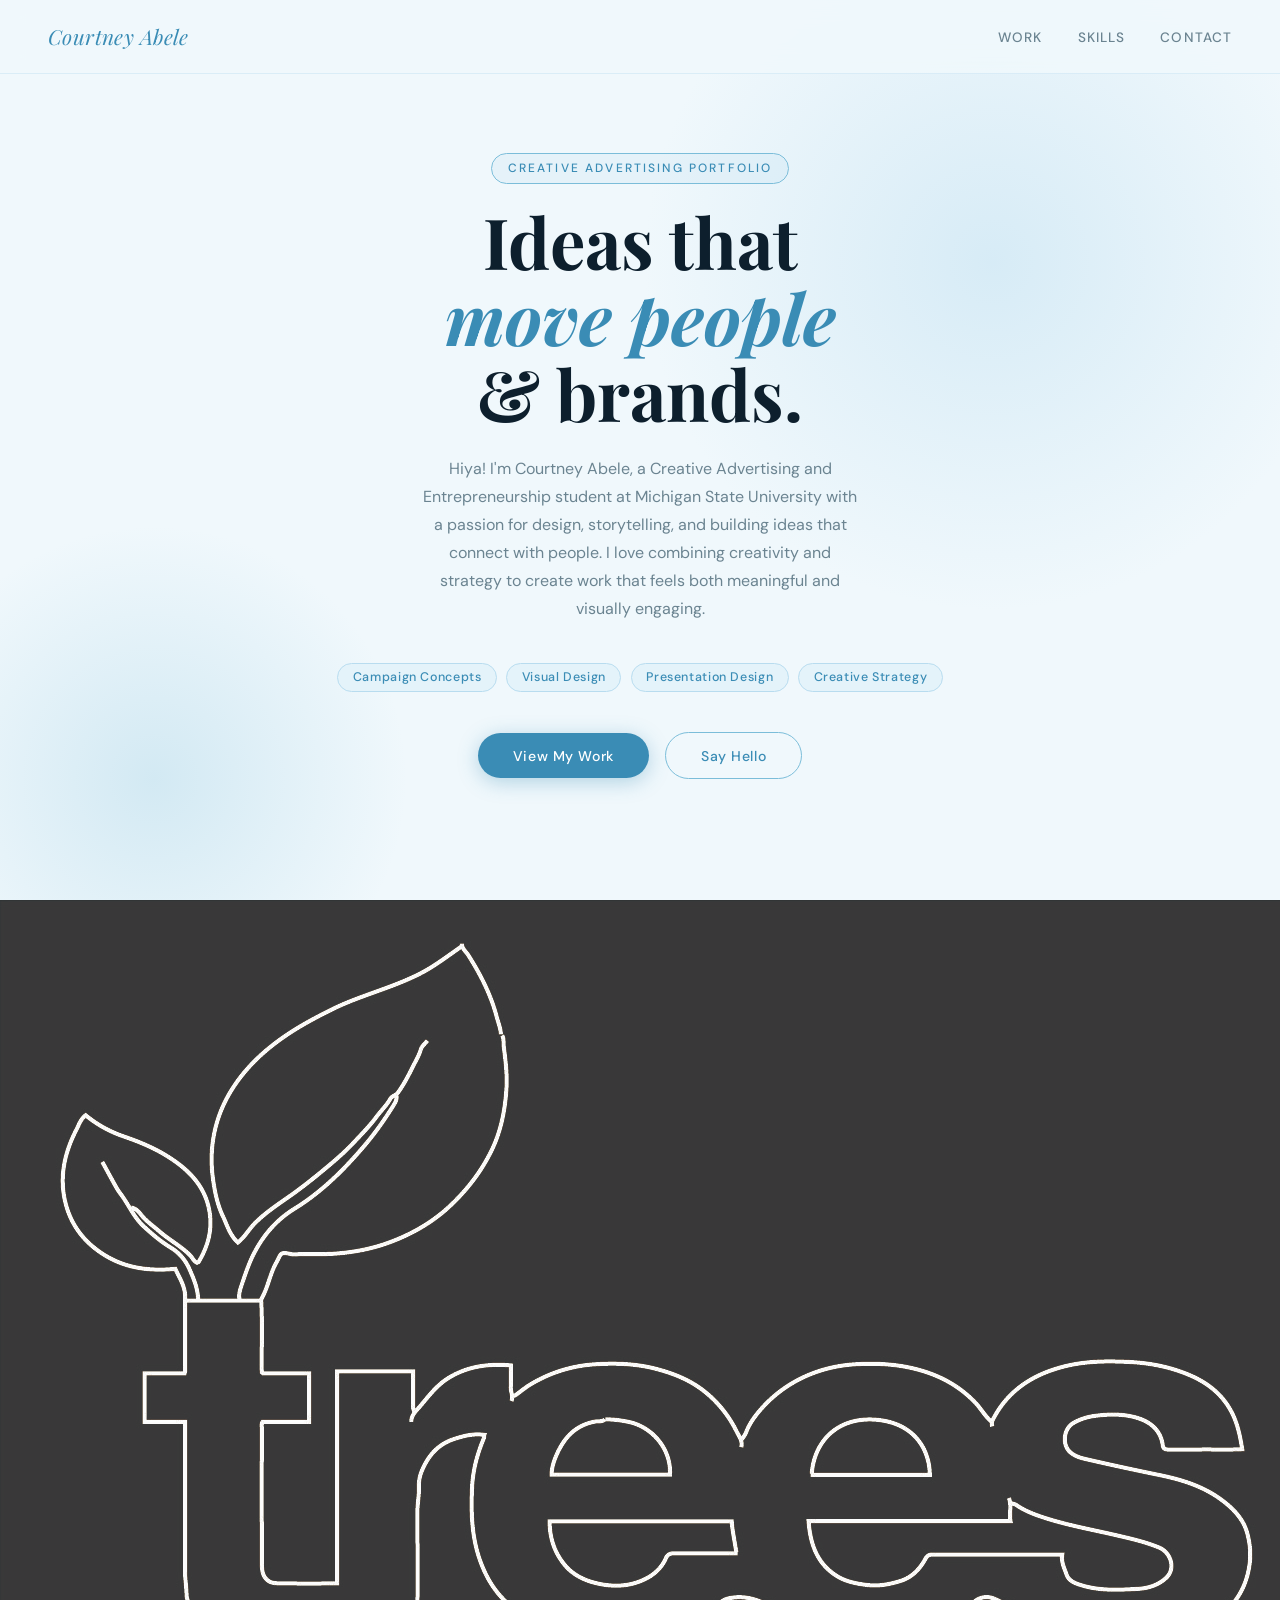
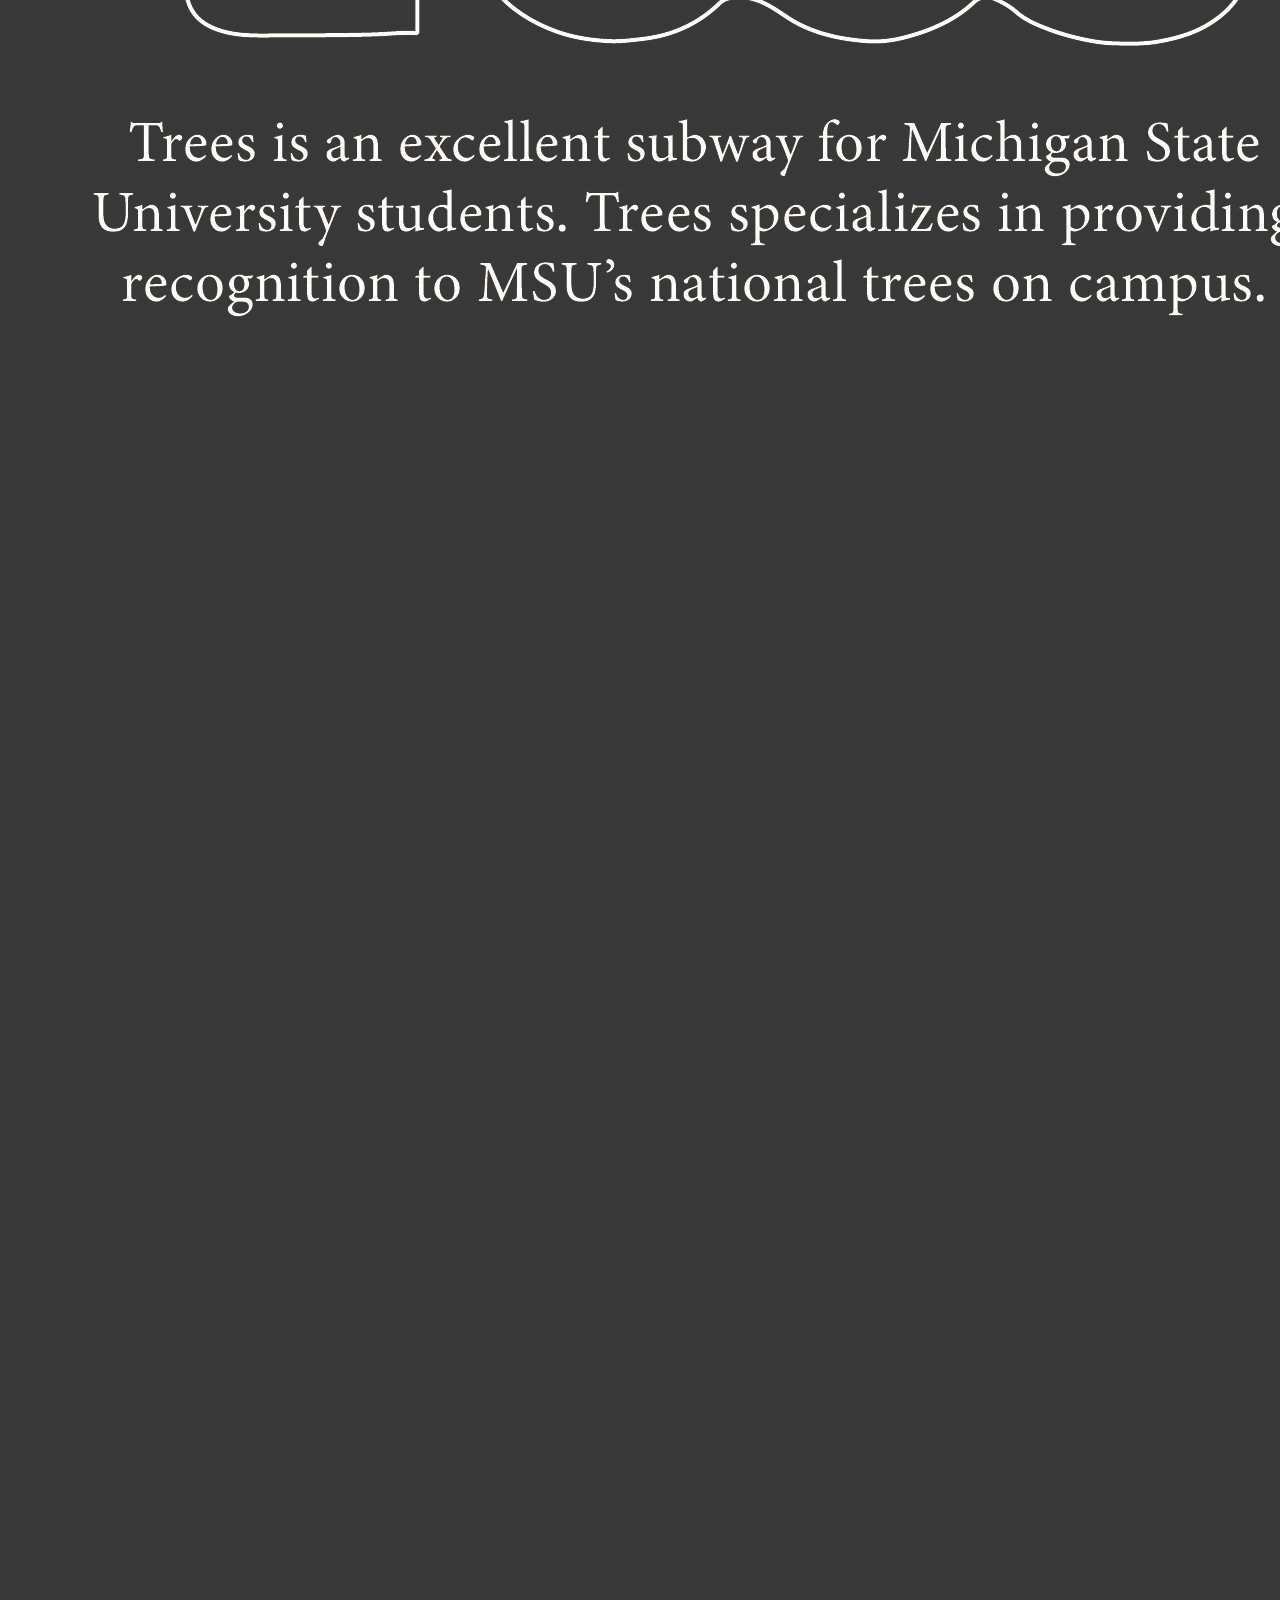
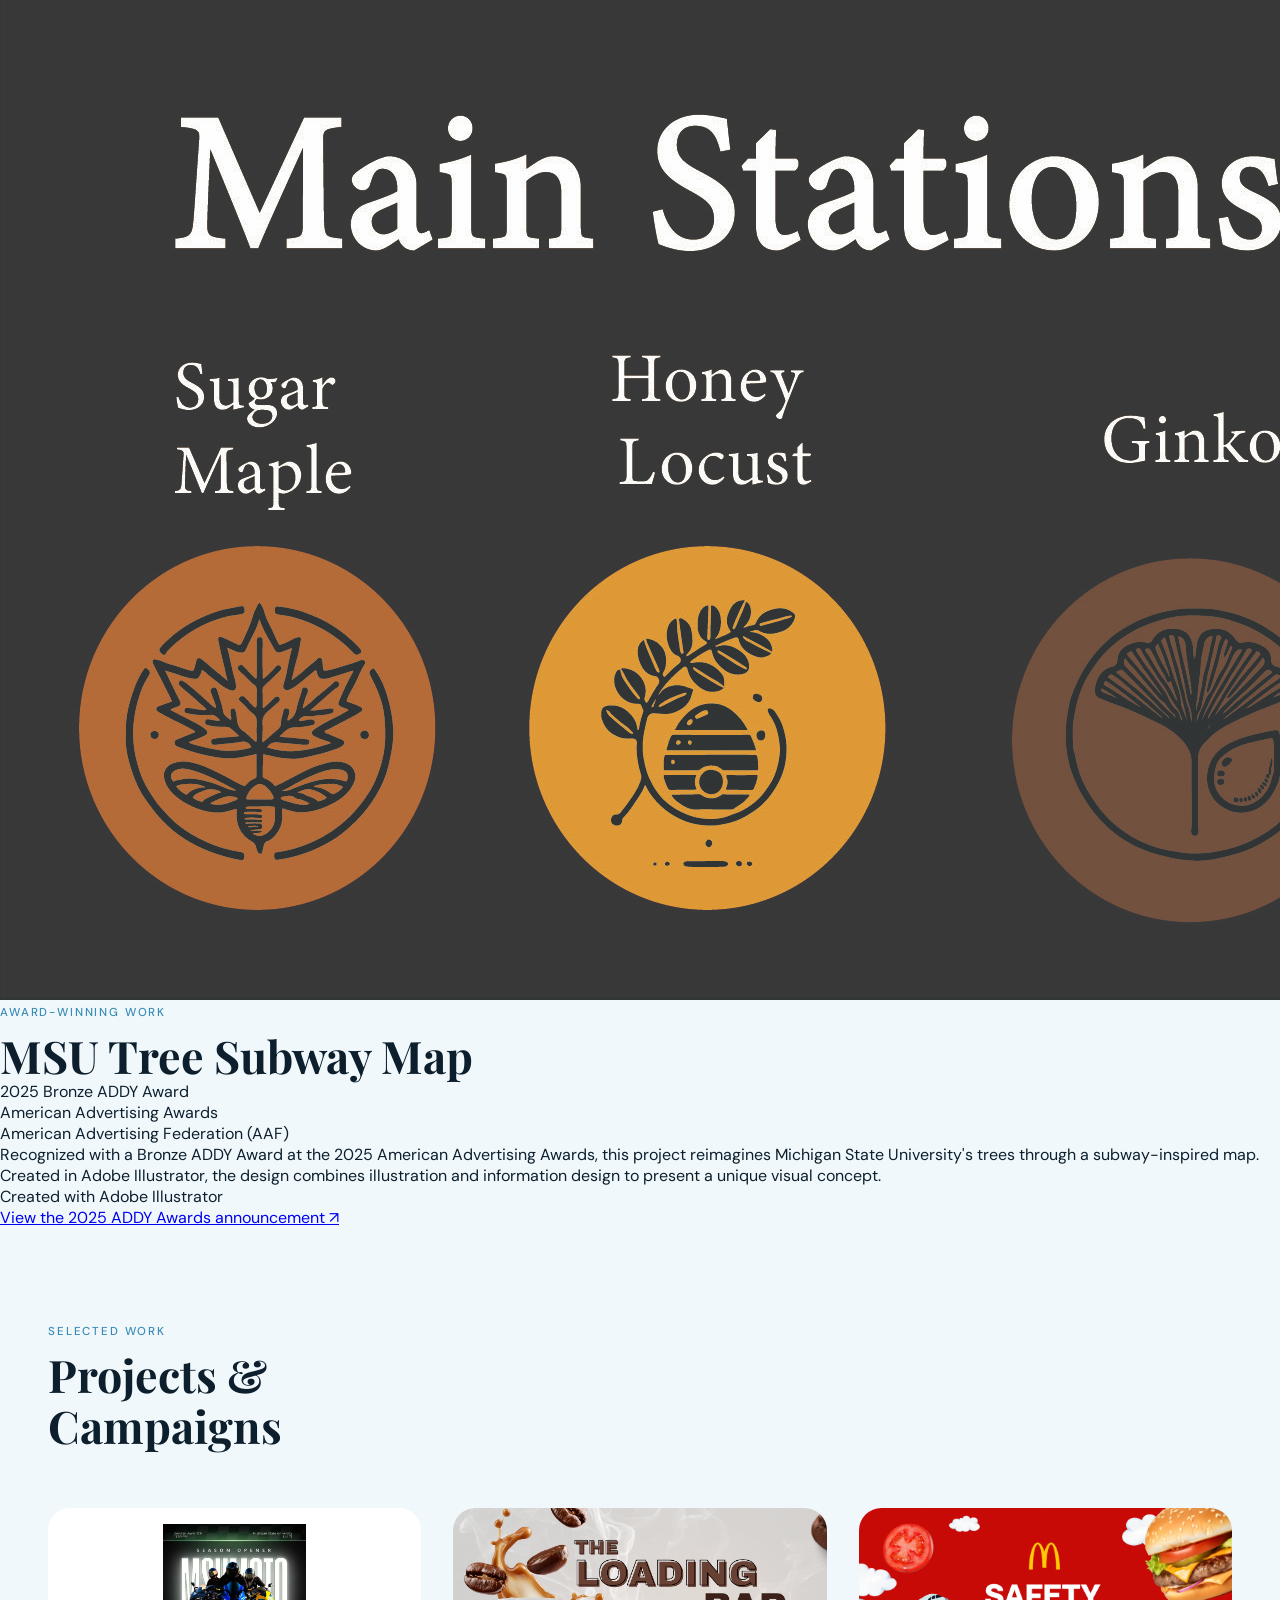
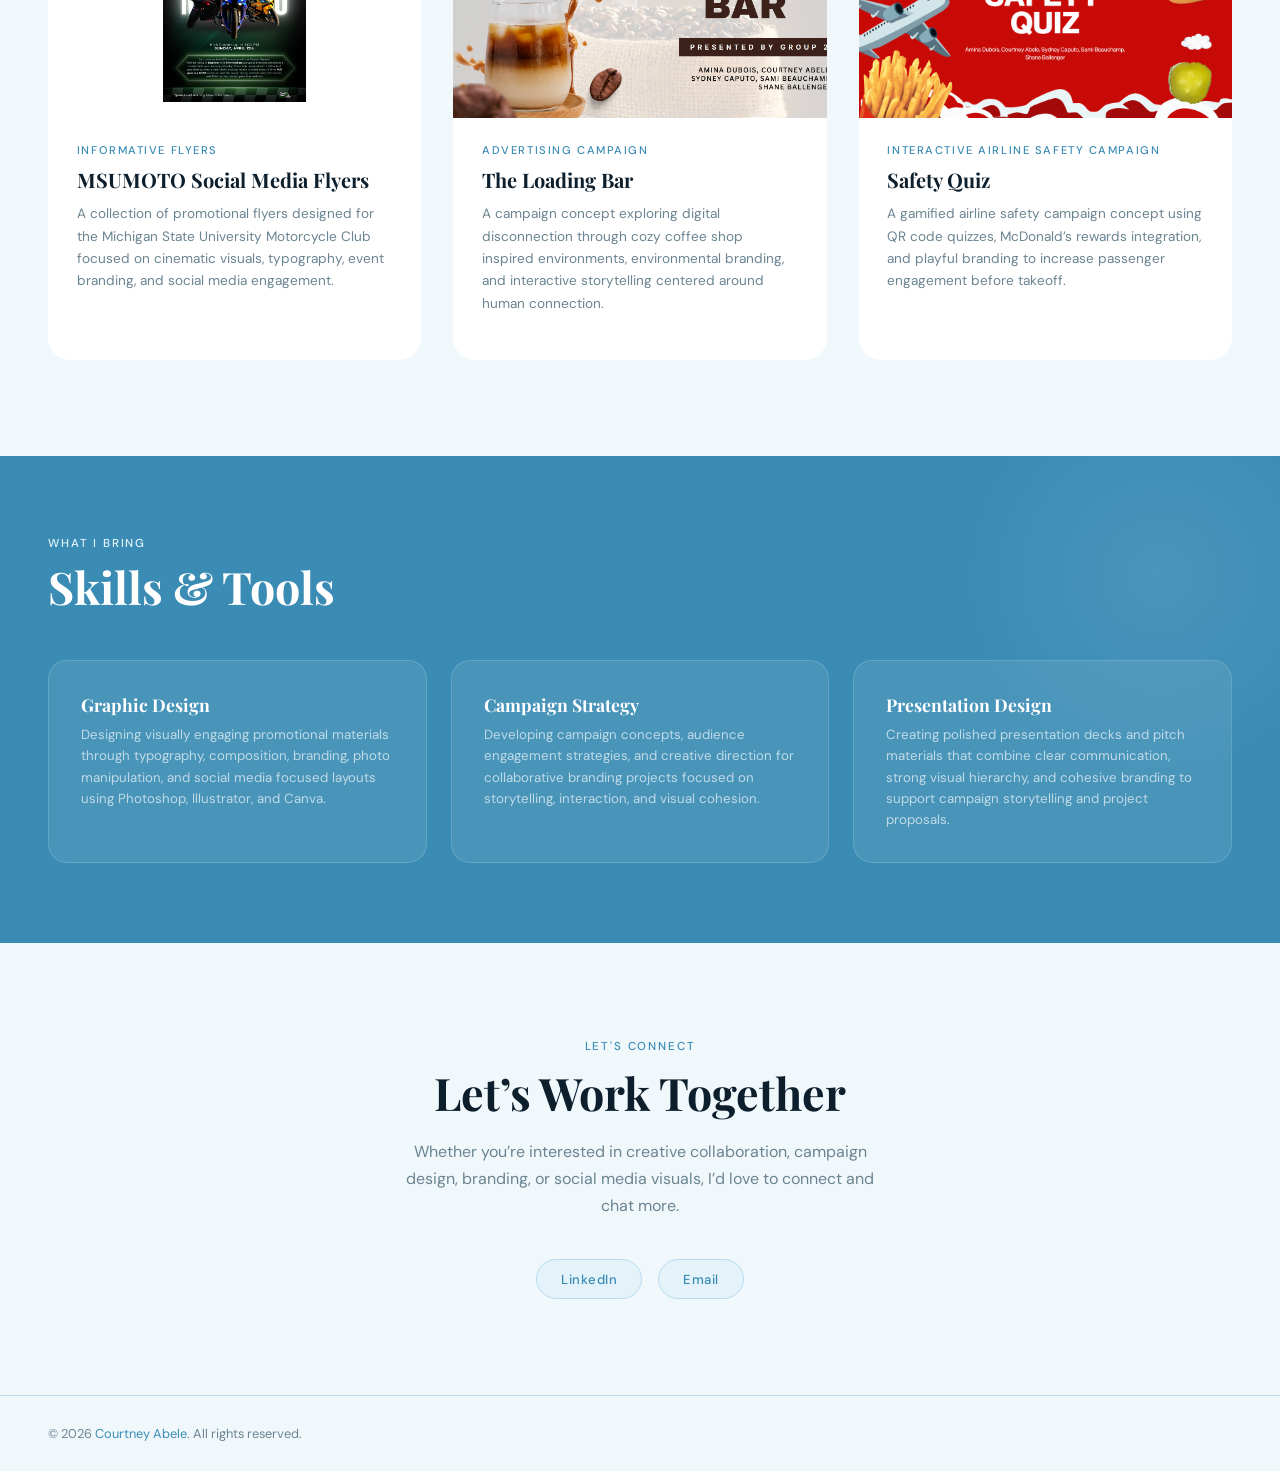
==== commit ac62d40f: "Added award" ====
--- a/index.html
+++ b/index.html
@@ -41,6 +41,69 @@
     </div>
   </section>
 
+<!-- AWARD-WINNING WORK -->
+<section class="award-section" id="awards">
+  <div class="award-container">
+
+    <div class="award-image">
+      <img
+        src="tree_subway_map.jpg"
+        alt="MSU Tree Subway Map featuring a subway-inspired illustration of Michigan State University's trees"
+        loading="lazy"
+      >
+    </div>
+
+    <div class="award-content">
+
+      <p class="section-label">
+        Award-Winning Work
+      </p>
+
+      <h2 class="section-title">
+        MSU Tree Subway Map
+      </h2>
+
+      <p class="award-name">
+        2025 Bronze ADDY Award
+      </p>
+
+      <p class="award-organization">
+        American Advertising Awards
+        <br>
+        American Advertising Federation (AAF)
+      </p>
+
+      <p class="award-description">
+        Recognized with a Bronze ADDY Award at
+        the 2025 American Advertising Awards,
+        this project reimagines Michigan State
+        University's trees through a
+        subway-inspired map. Created in Adobe
+        Illustrator, the design combines
+        illustration and information design
+        to present a unique visual concept.
+      </p>
+
+      <p class="award-tool">
+        Created with Adobe Illustrator
+      </p>
+
+      <p class="award-news">
+        <a
+          href="https://comartsci.msu.edu/about/newsroom/news/2025-comartsci-addy-awards-roundup"
+          target="_blank"
+          rel="noopener noreferrer"
+        >
+          View the 2025 ADDY Awards announcement ↗
+        </a>
+      </p>
+
+    </div>
+
+  </div>
+</section>
+
+  
   <!-- WORK -->
 <section class="section" id="work">
 
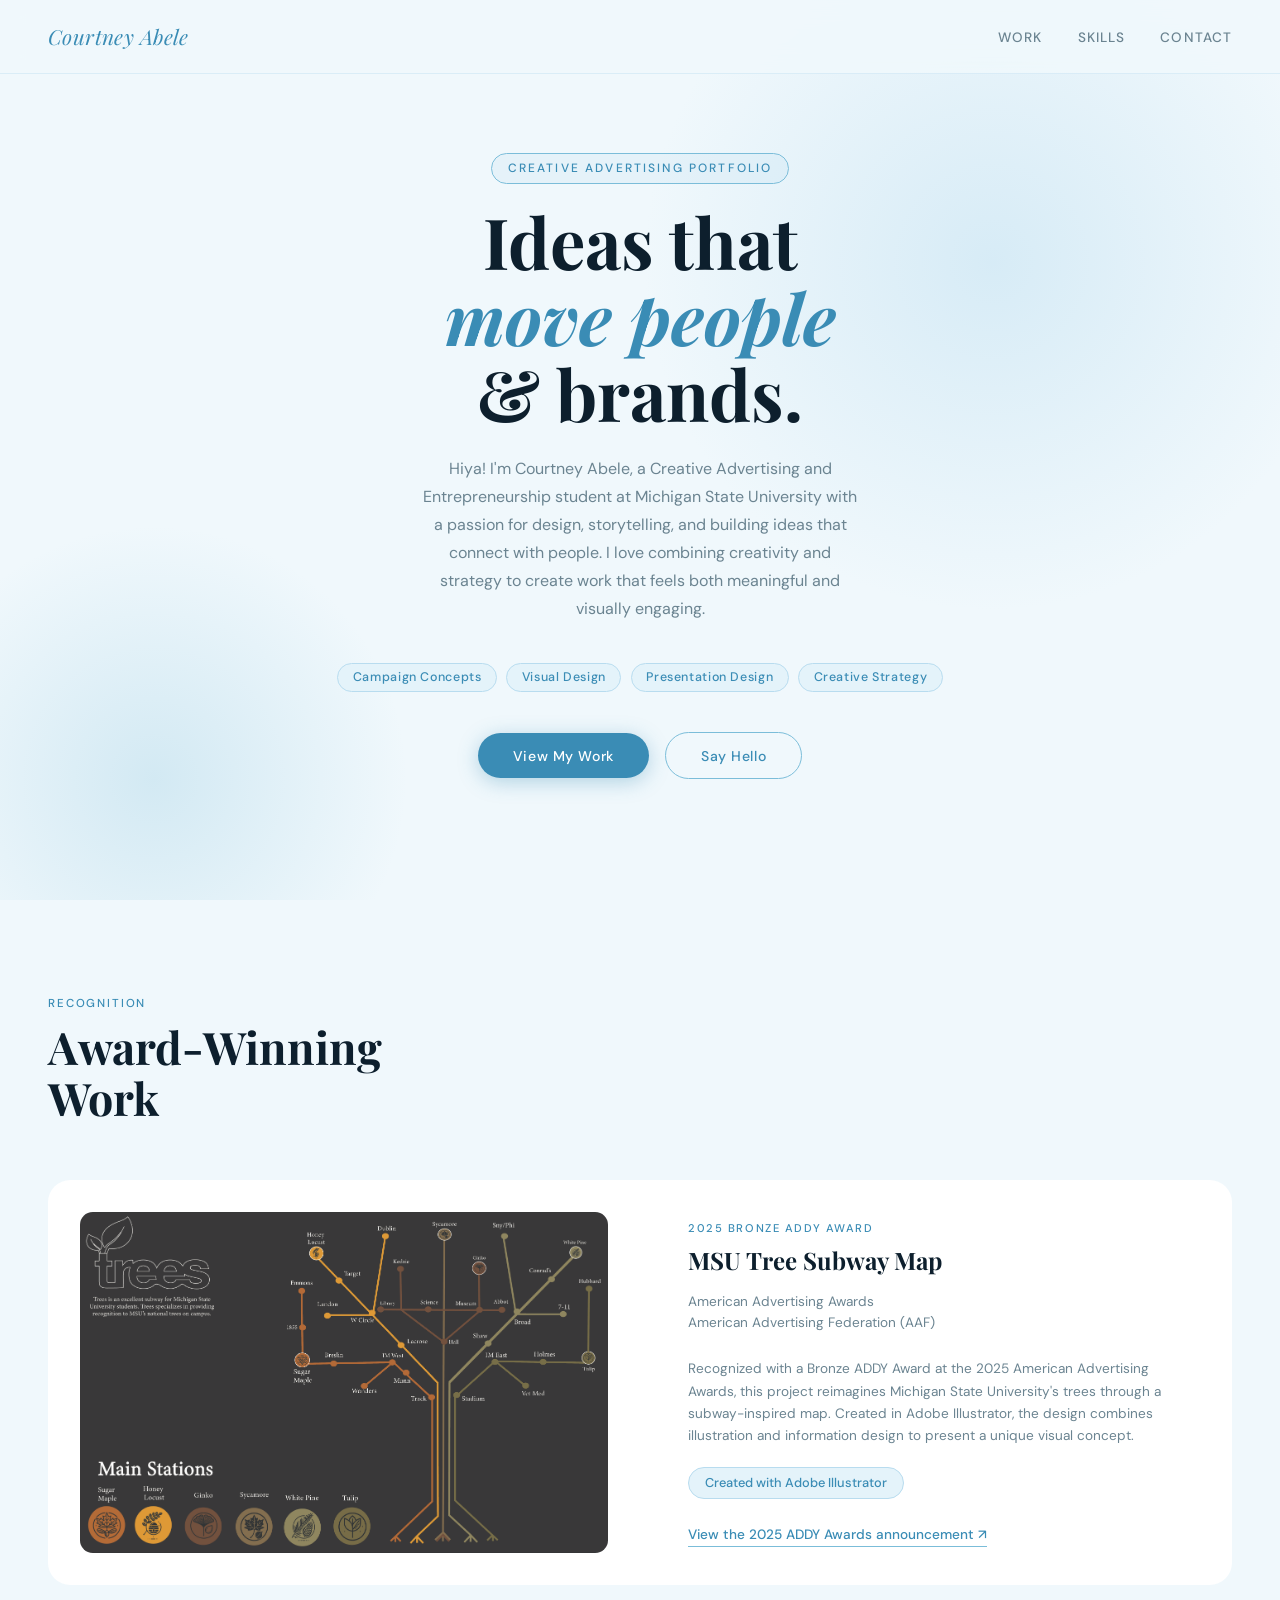
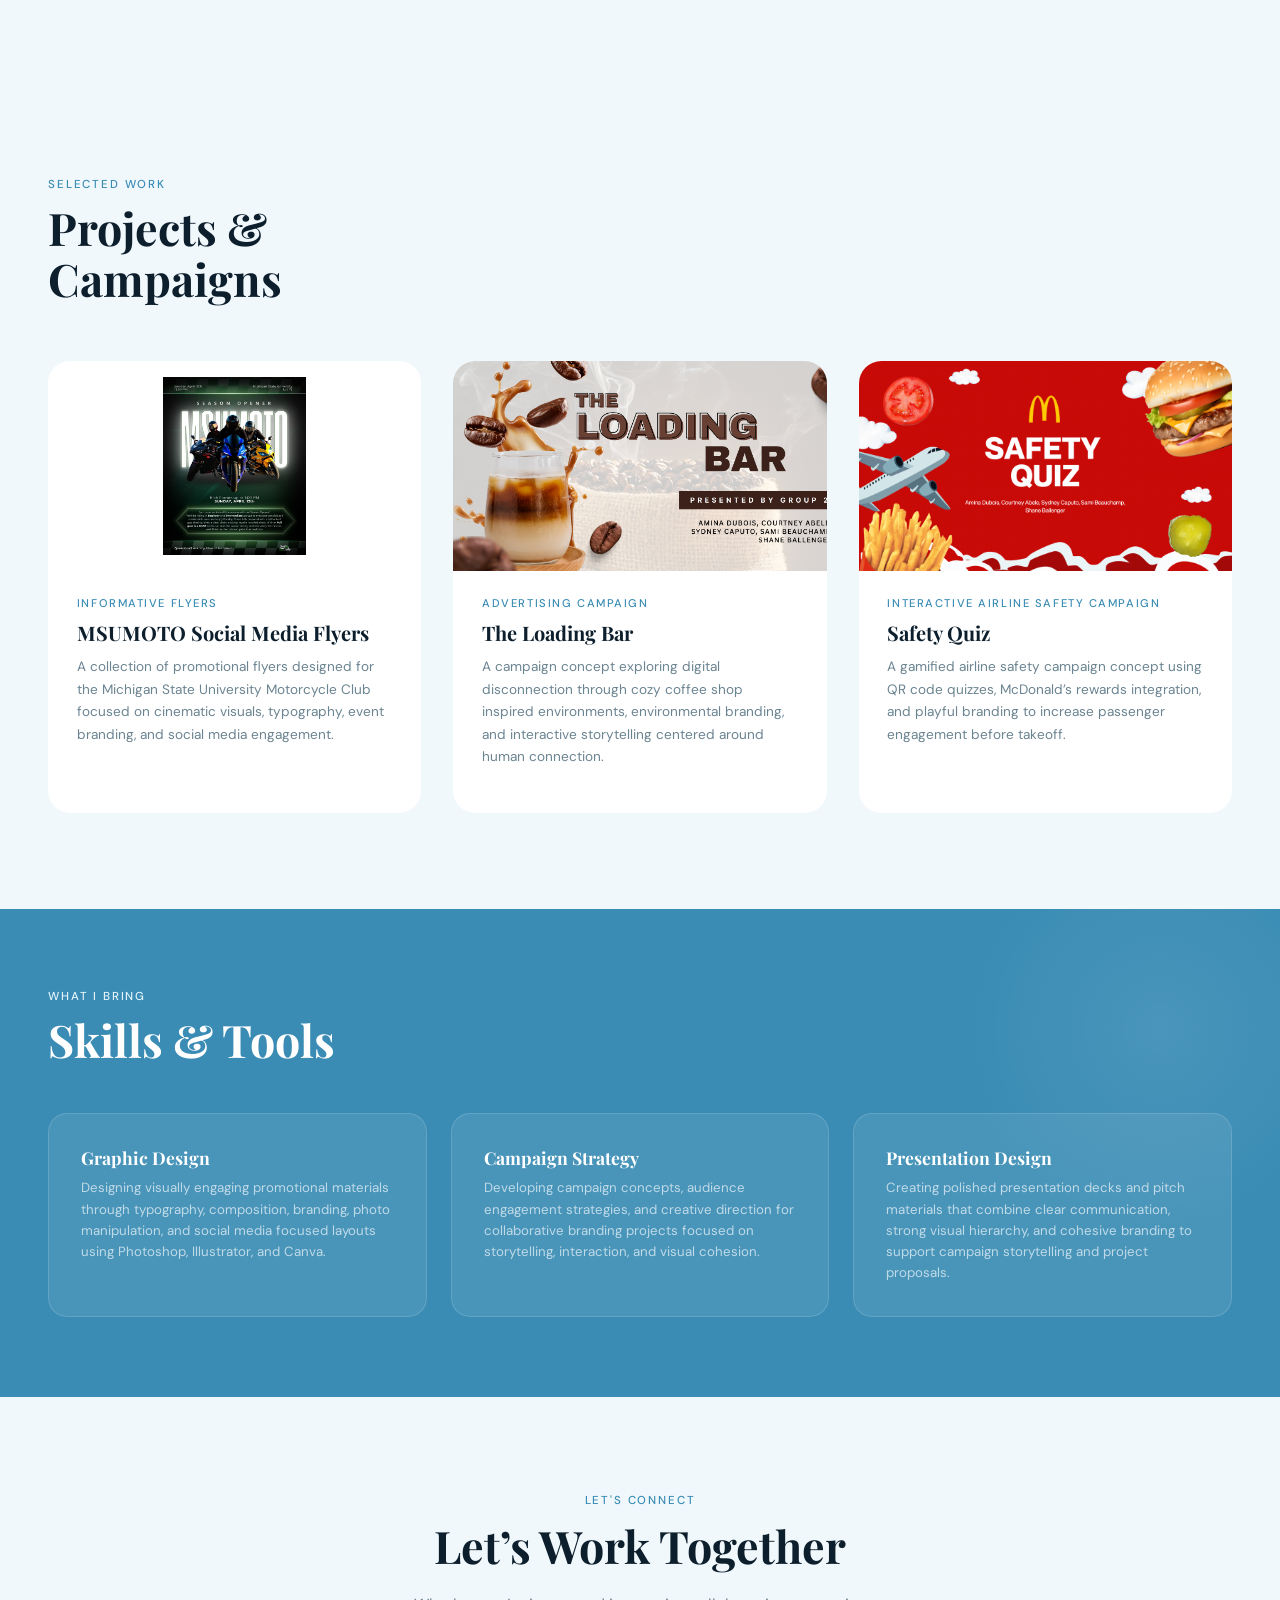
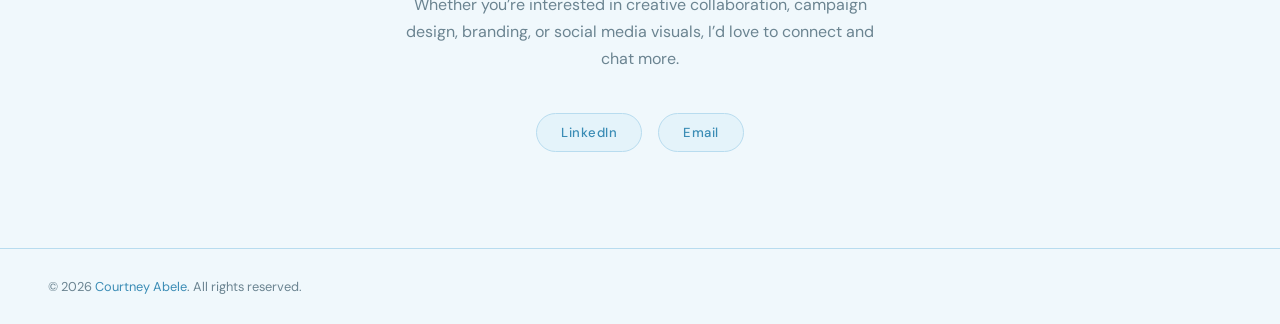
==== commit e4303153: "Update index.html with award" ====
--- a/index.html
+++ b/index.html
@@ -41,8 +41,22 @@
     </div>
   </section>
 
+
 <!-- AWARD-WINNING WORK -->
-<section class="award-section" id="awards">
+<section class="section award-section" id="awards">
+
+  <div class="section-header">
+    <div>
+      <p class="section-label">
+        Recognition
+      </p>
+
+      <h2 class="section-title">
+        Award-Winning<br>Work
+      </h2>
+    </div>
+  </div>
+
   <div class="award-container">
 
     <div class="award-image">
@@ -55,17 +69,13 @@
 
     <div class="award-content">
 
-      <p class="section-label">
-        Award-Winning Work
-      </p>
-
-      <h2 class="section-title">
+      <p class="card-category">
+        2025 Bronze ADDY Award
+      </p>
+
+      <h3 class="card-title">
         MSU Tree Subway Map
-      </h2>
-
-      <p class="award-name">
-        2025 Bronze ADDY Award
-      </p>
+      </h3>
 
       <p class="award-organization">
         American Advertising Awards
@@ -73,9 +83,9 @@
         American Advertising Federation (AAF)
       </p>
 
-      <p class="award-description">
-        Recognized with a Bronze ADDY Award at
-        the 2025 American Advertising Awards,
+      <p class="card-desc">
+        Recognized with a Bronze ADDY Award
+        at the 2025 American Advertising Awards,
         this project reimagines Michigan State
         University's trees through a
         subway-inspired map. Created in Adobe
@@ -101,6 +111,7 @@
     </div>
 
   </div>
+
 </section>
 
   
--- a/styles.css
+++ b/styles.css
@@ -1054,4 +1054,97 @@
   .projects-three {
     grid-template-columns: 1fr;
   }
-}+}
+
+
+/* AWARD-WINNING WORK */
+
+.award-container {
+  display: grid;
+  grid-template-columns: 1fr 1fr;
+  align-items: center;
+  gap: 0;
+  background: var(--white);
+  border-radius: 1.4rem;
+  overflow: hidden;
+}
+
+.award-image {
+  padding: 2rem;
+  display: flex;
+  align-items: center;
+  justify-content: center;
+}
+
+.award-image img {
+  display: block;
+  width: 100%;
+  height: auto;
+  object-fit: contain;
+  border-radius: 0.8rem;
+}
+
+.award-content {
+  padding: 2.5rem 3rem;
+}
+
+.award-content .card-title {
+  font-size: 1.5rem;
+  margin-bottom: 1rem;
+}
+
+.award-organization {
+  font-size: 0.85rem;
+  color: var(--gray);
+  line-height: 1.6;
+  margin-bottom: 1.5rem;
+}
+
+.award-tool {
+  display: inline-block;
+  font-size: 0.8rem;
+  font-weight: 500;
+  padding: 0.4rem 1rem;
+  border-radius: 2rem;
+  background: var(--sky-light);
+  color: var(--sky-deep);
+  border: 1px solid var(--sky);
+}
+
+.award-news {
+  margin-top: 1.5rem;
+}
+
+.award-news a {
+  color: var(--sky-deep);
+  font-size: 0.85rem;
+  font-weight: 500;
+  text-decoration: none;
+  border-bottom: 1.5px solid var(--sky-mid);
+  padding-bottom: 3px;
+}
+
+.award-news a:hover {
+  border-color: var(--sky-deep);
+}
+
+.award-news a:focus-visible {
+  outline: 2px solid var(--sky-deep);
+  outline-offset: 4px;
+}
+
+/* MOBILE */
+
+@media (max-width: 900px) {
+  .award-container {
+    grid-template-columns: 1fr;
+  }
+
+  .award-image {
+    padding: 1.5rem;
+  }
+
+  .award-content {
+    padding: 0 1.5rem 2rem;
+  }
+}
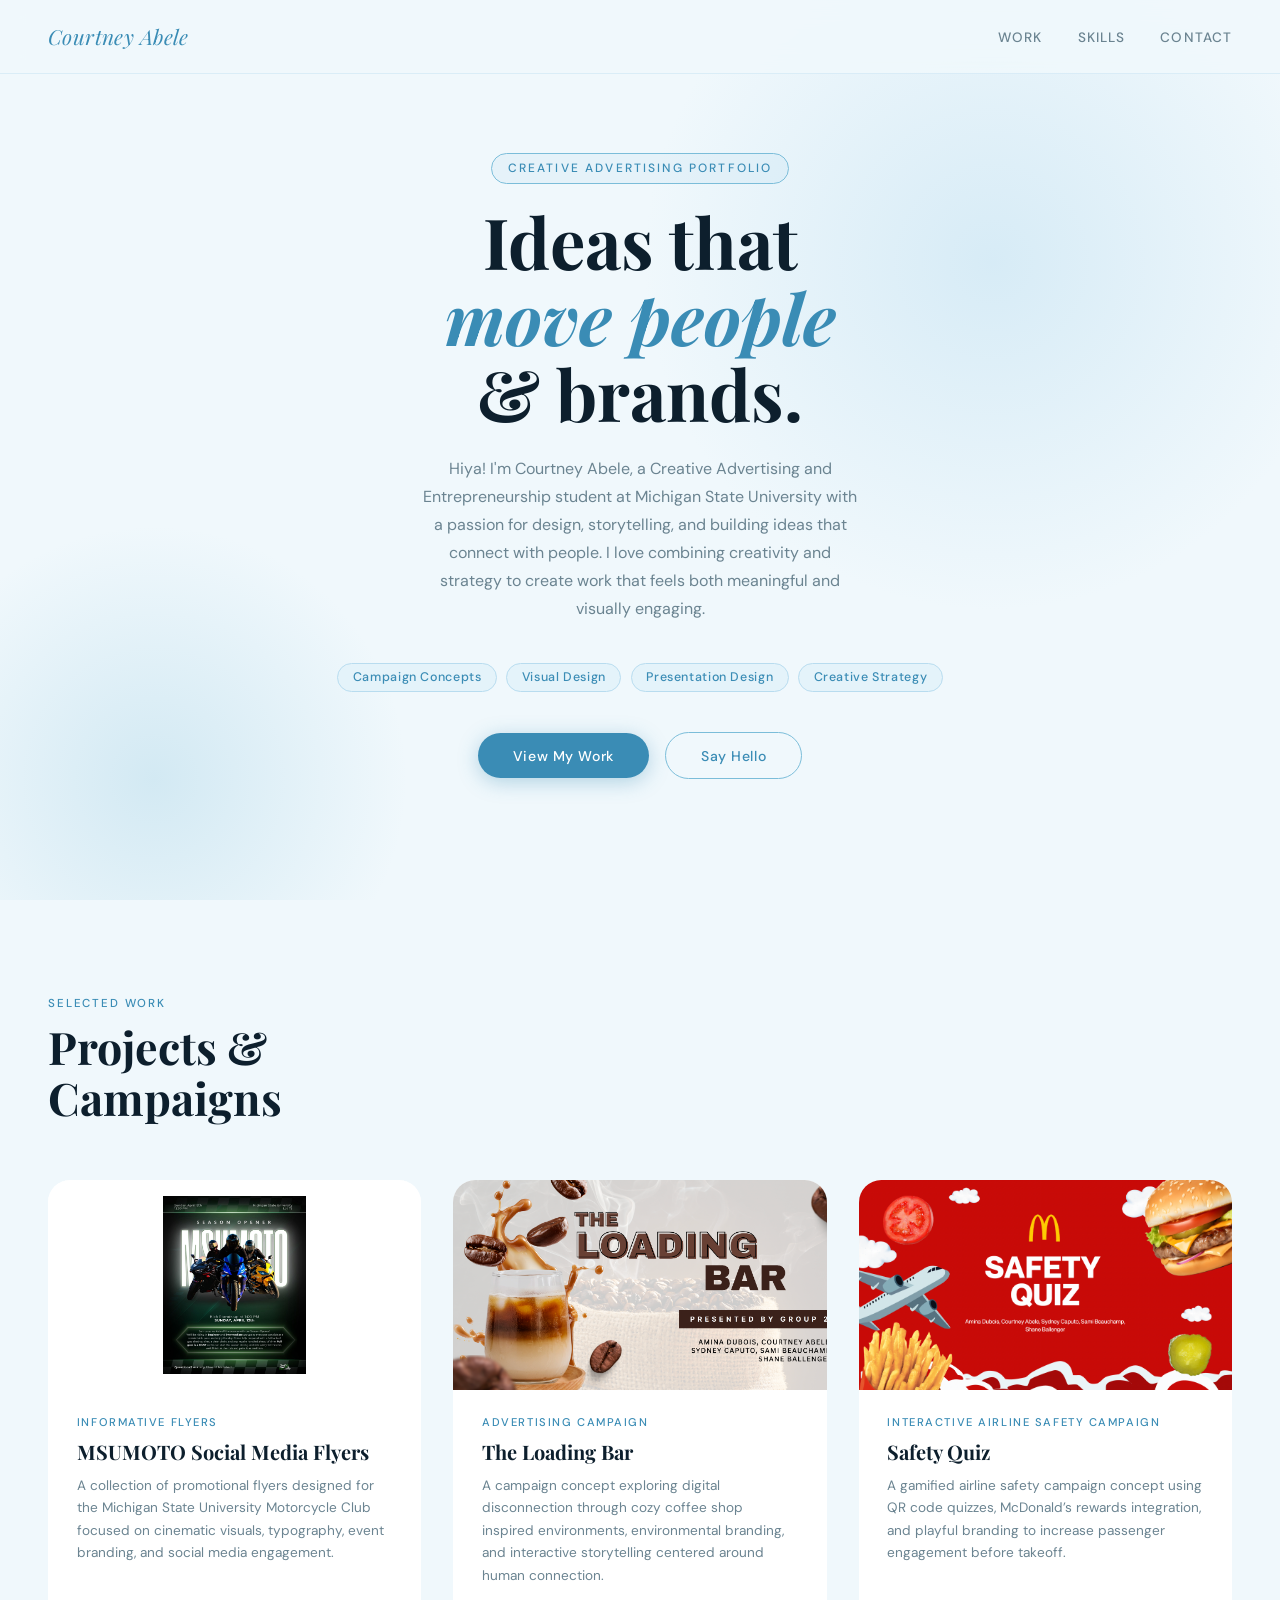
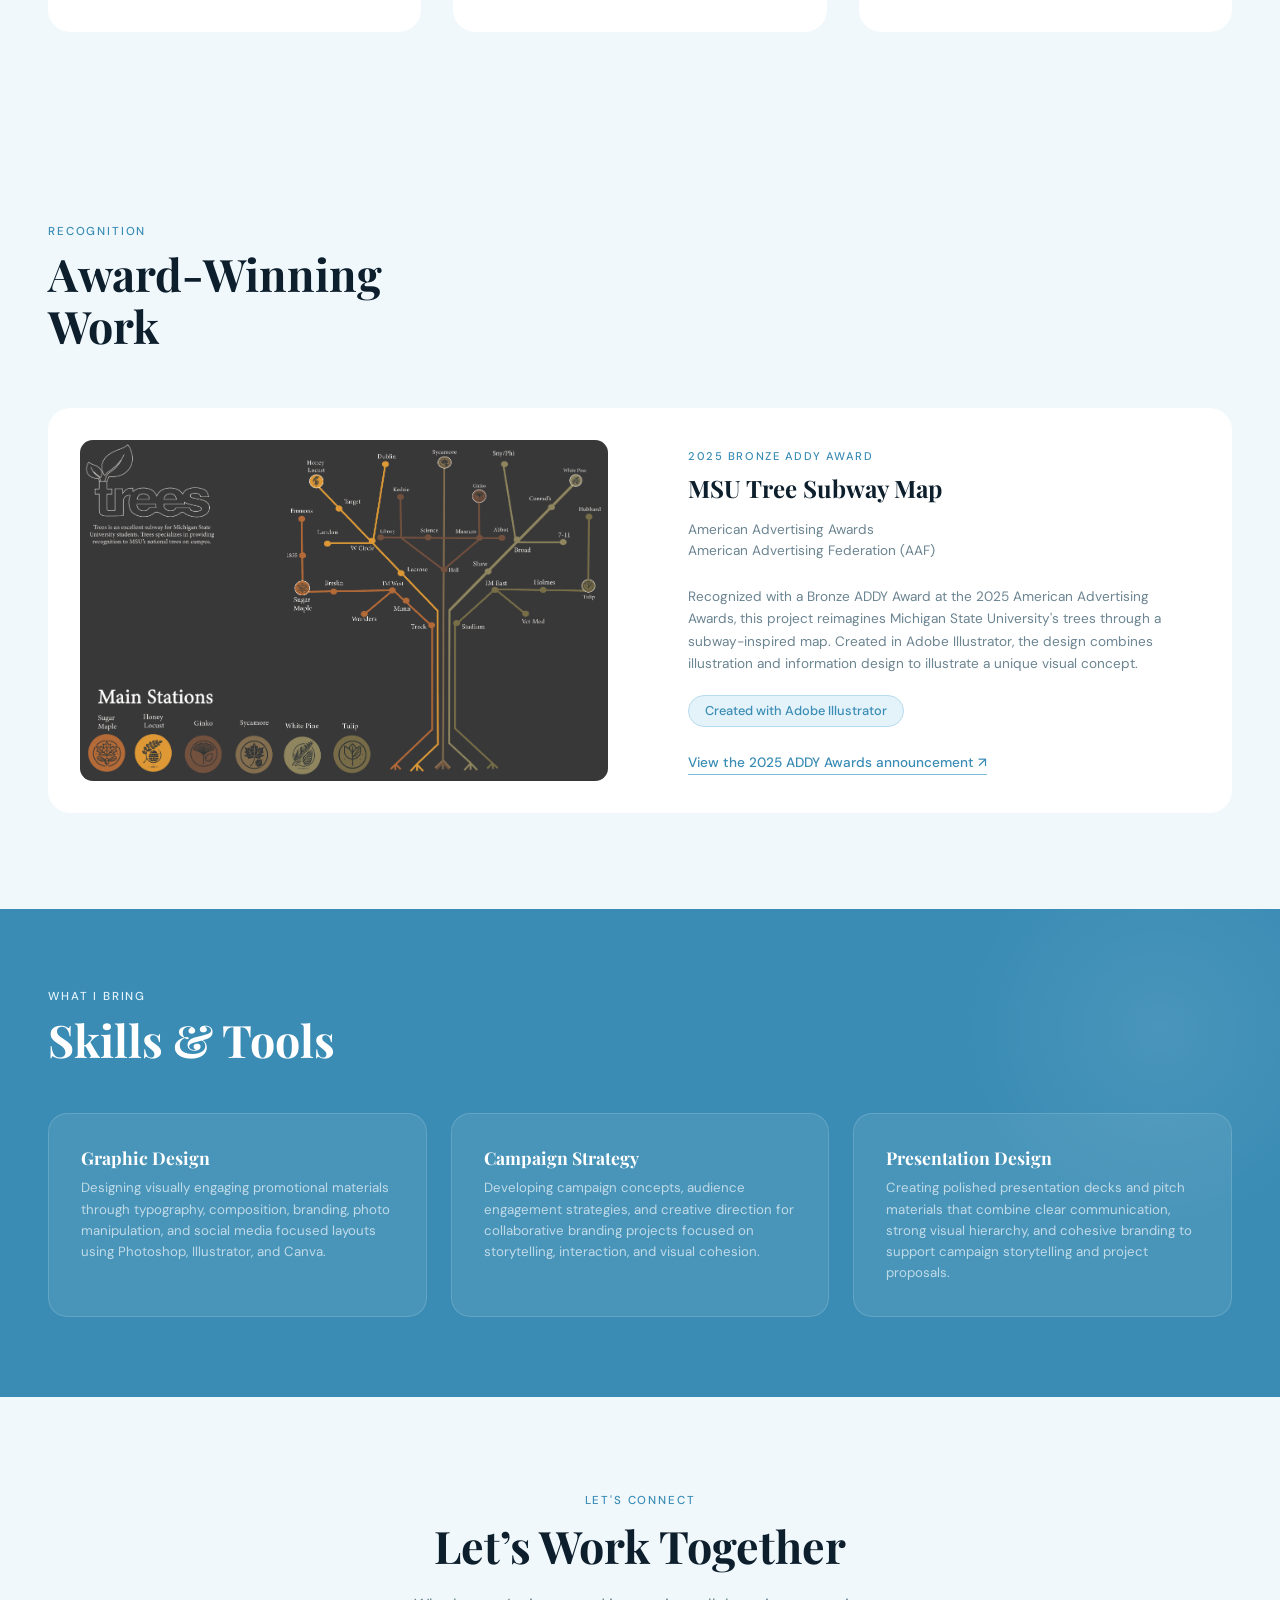
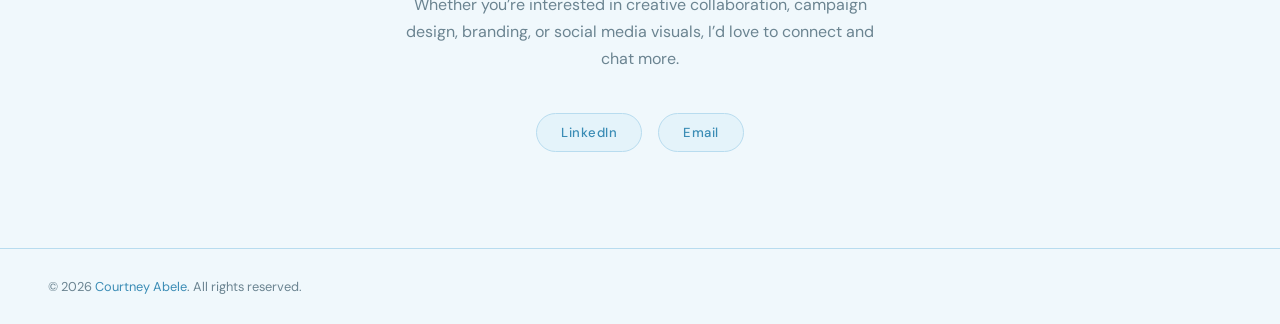
==== commit 1c90c73a: "Update index.html moved awards section" ====
--- a/index.html
+++ b/index.html
@@ -40,9 +40,127 @@
       </div>
     </div>
   </section>
-
-
-<!-- AWARD-WINNING WORK -->
+  
+  <!-- WORK -->
+<section class="section" id="work">
+
+  <div class="section-header">
+
+    <div>
+      <p class="section-label">
+        Selected Work
+      </p>
+
+      <h2 class="section-title">
+        Projects &<br>Campaigns
+      </h2>
+    </div>
+
+  </div>
+
+  <div class="projects-grid projects-three">
+
+    <!-- PROJECT 1 -->
+    <a href="msu_moto.html" class="project-card standard">
+
+      <div class="card-thumb portrait-thumb">
+
+        <span class="project_photo">
+          <img
+            src="moto/msumoto.eboardelections.poster.jpg"
+            alt="MSUMOTO poster preview"
+          >
+        </span>
+
+      </div>
+
+      <div class="card-body">
+
+        <p class="card-category">
+          Informative Flyers
+        </p>
+
+        <h3 class="card-title">
+          MSUMOTO Social Media Flyers
+        </h3>
+
+        <p class="card-desc">
+          A collection of promotional flyers designed for the Michigan State University Motorcycle Club focused on cinematic visuals, typography, event branding, and social media engagement.
+        </p>
+
+      </div>
+
+    </a>
+
+    <!-- PROJECT 2 -->
+    <a href="loading_bar.html" class="project-card standard">
+
+      <div class="card-thumb">
+
+        <span class="project_photo">
+          <img
+            src="Loading_bar/loading_bar_project.png"
+            alt="The Loading Bar project preview"
+          >
+        </span>
+
+      </div>
+
+      <div class="card-body">
+
+        <p class="card-category">
+          Advertising Campaign
+        </p>
+
+        <h3 class="card-title">
+          The Loading Bar
+        </h3>
+
+        <p class="card-desc">
+          A campaign concept exploring digital disconnection through cozy coffee shop inspired environments, environmental branding, and interactive storytelling centered around human connection.
+        </p>
+
+      </div>
+
+    </a>
+
+    <!-- PROJECT 3 -->
+    <a href="safety_project.html" class="project-card standard">
+
+      <div class="card-thumb">
+
+        <span class="project_photo">
+          <img
+            src="safety_project/safety_project.png"
+            alt="Safety Quiz project preview"
+          >
+        </span>
+
+      </div>
+
+      <div class="card-body">
+
+        <p class="card-category">
+          Interactive Airline Safety Campaign
+        </p>
+
+        <h3 class="card-title">
+          Safety Quiz
+        </h3>
+
+        <p class="card-desc">
+          A gamified airline safety campaign concept using QR code quizzes, McDonald’s rewards integration, and playful branding to increase passenger engagement before takeoff.
+        </p>
+
+      </div>
+
+    </a>
+
+  </div>
+
+</section>
+
+  <!-- AWARD-WINNING WORK -->
 <section class="section award-section" id="awards">
 
   <div class="section-header">
@@ -91,7 +209,7 @@
         subway-inspired map. Created in Adobe
         Illustrator, the design combines
         illustration and information design
-        to present a unique visual concept.
+        to illustrate a unique visual concept.
       </p>
 
       <p class="award-tool">
@@ -114,126 +232,6 @@
 
 </section>
 
-  
-  <!-- WORK -->
-<section class="section" id="work">
-
-  <div class="section-header">
-
-    <div>
-      <p class="section-label">
-        Selected Work
-      </p>
-
-      <h2 class="section-title">
-        Projects &<br>Campaigns
-      </h2>
-    </div>
-
-  </div>
-
-  <div class="projects-grid projects-three">
-
-    <!-- PROJECT 1 -->
-    <a href="msu_moto.html" class="project-card standard">
-
-      <div class="card-thumb portrait-thumb">
-
-        <span class="project_photo">
-          <img
-            src="moto/msumoto.eboardelections.poster.jpg"
-            alt="MSUMOTO poster preview"
-          >
-        </span>
-
-      </div>
-
-      <div class="card-body">
-
-        <p class="card-category">
-          Informative Flyers
-        </p>
-
-        <h3 class="card-title">
-          MSUMOTO Social Media Flyers
-        </h3>
-
-        <p class="card-desc">
-          A collection of promotional flyers designed for the Michigan State University Motorcycle Club focused on cinematic visuals, typography, event branding, and social media engagement.
-        </p>
-
-      </div>
-
-    </a>
-
-    <!-- PROJECT 2 -->
-    <a href="loading_bar.html" class="project-card standard">
-
-      <div class="card-thumb">
-
-        <span class="project_photo">
-          <img
-            src="Loading_bar/loading_bar_project.png"
-            alt="The Loading Bar project preview"
-          >
-        </span>
-
-      </div>
-
-      <div class="card-body">
-
-        <p class="card-category">
-          Advertising Campaign
-        </p>
-
-        <h3 class="card-title">
-          The Loading Bar
-        </h3>
-
-        <p class="card-desc">
-          A campaign concept exploring digital disconnection through cozy coffee shop inspired environments, environmental branding, and interactive storytelling centered around human connection.
-        </p>
-
-      </div>
-
-    </a>
-
-    <!-- PROJECT 3 -->
-    <a href="safety_project.html" class="project-card standard">
-
-      <div class="card-thumb">
-
-        <span class="project_photo">
-          <img
-            src="safety_project/safety_project.png"
-            alt="Safety Quiz project preview"
-          >
-        </span>
-
-      </div>
-
-      <div class="card-body">
-
-        <p class="card-category">
-          Interactive Airline Safety Campaign
-        </p>
-
-        <h3 class="card-title">
-          Safety Quiz
-        </h3>
-
-        <p class="card-desc">
-          A gamified airline safety campaign concept using QR code quizzes, McDonald’s rewards integration, and playful branding to increase passenger engagement before takeoff.
-        </p>
-
-      </div>
-
-    </a>
-
-  </div>
-
-</section>
-
   <section class="skills-section" id="skills">
 
   <p class="section-label">
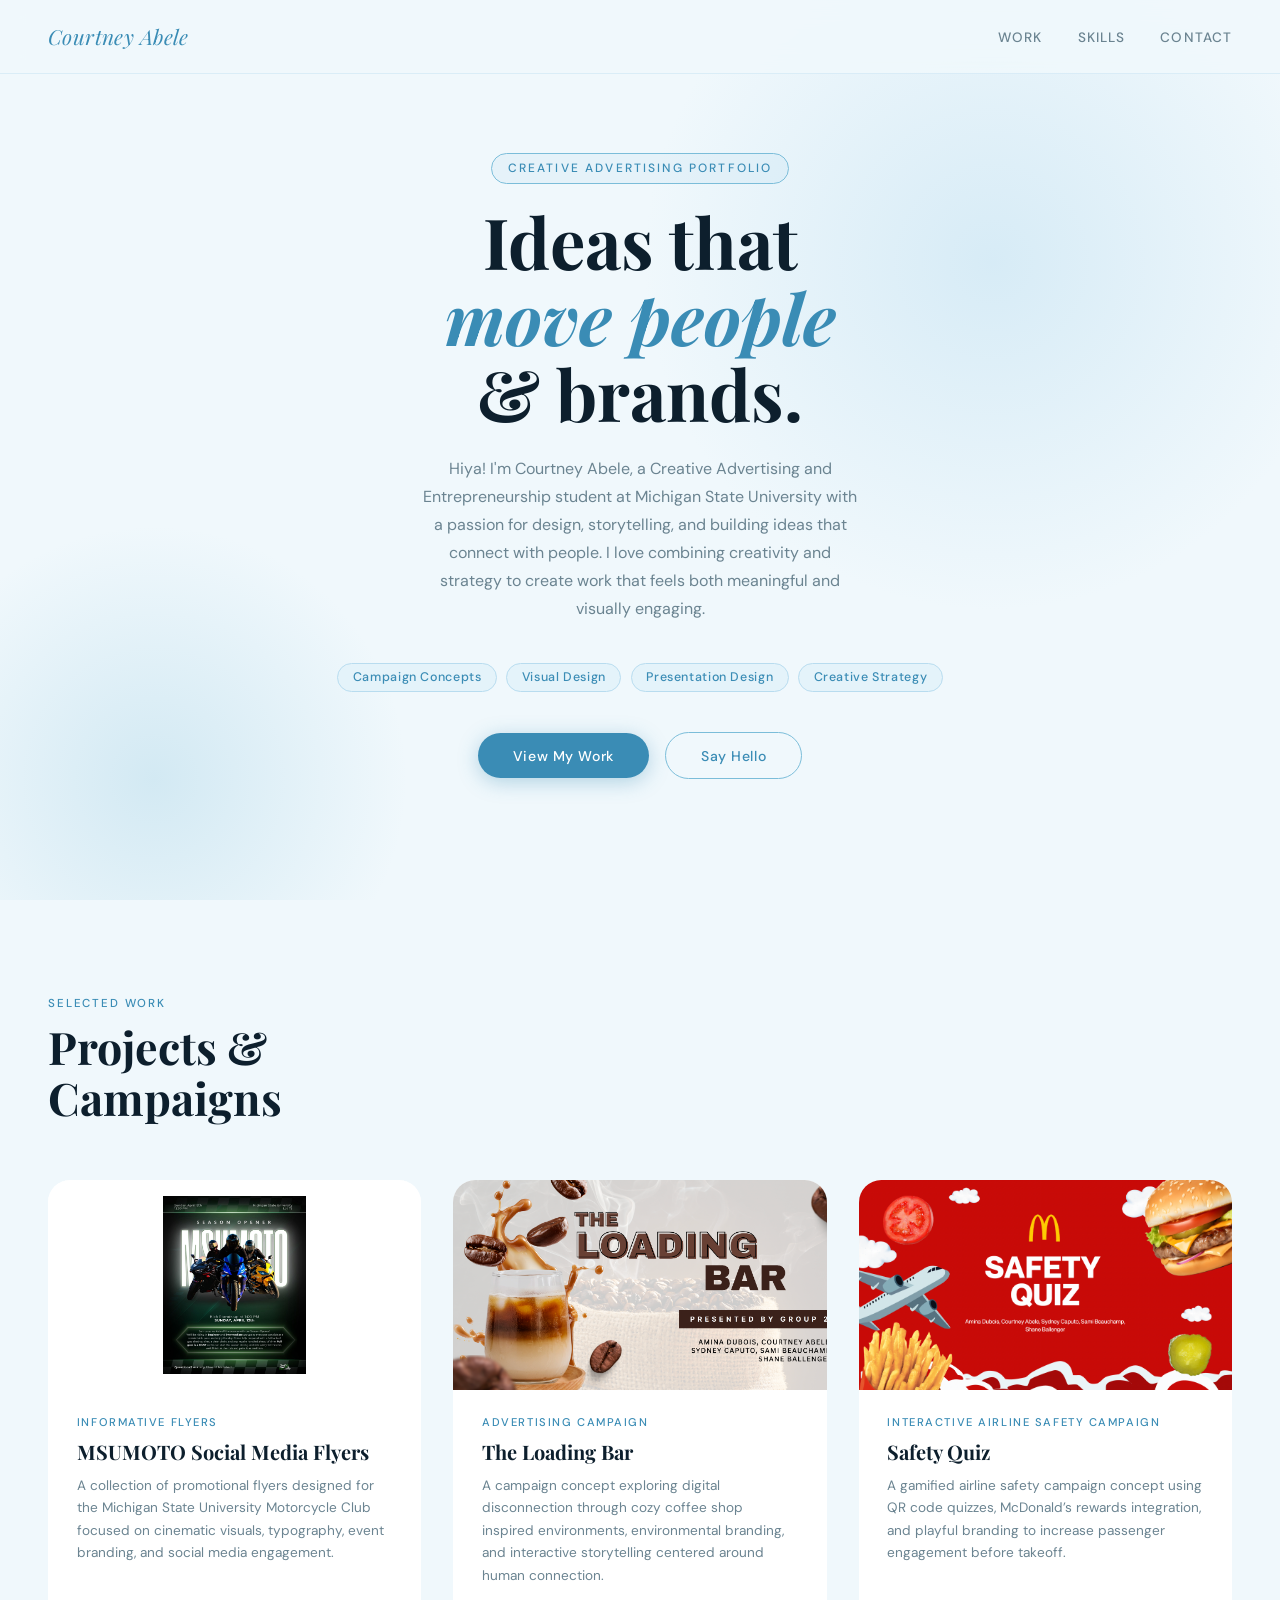
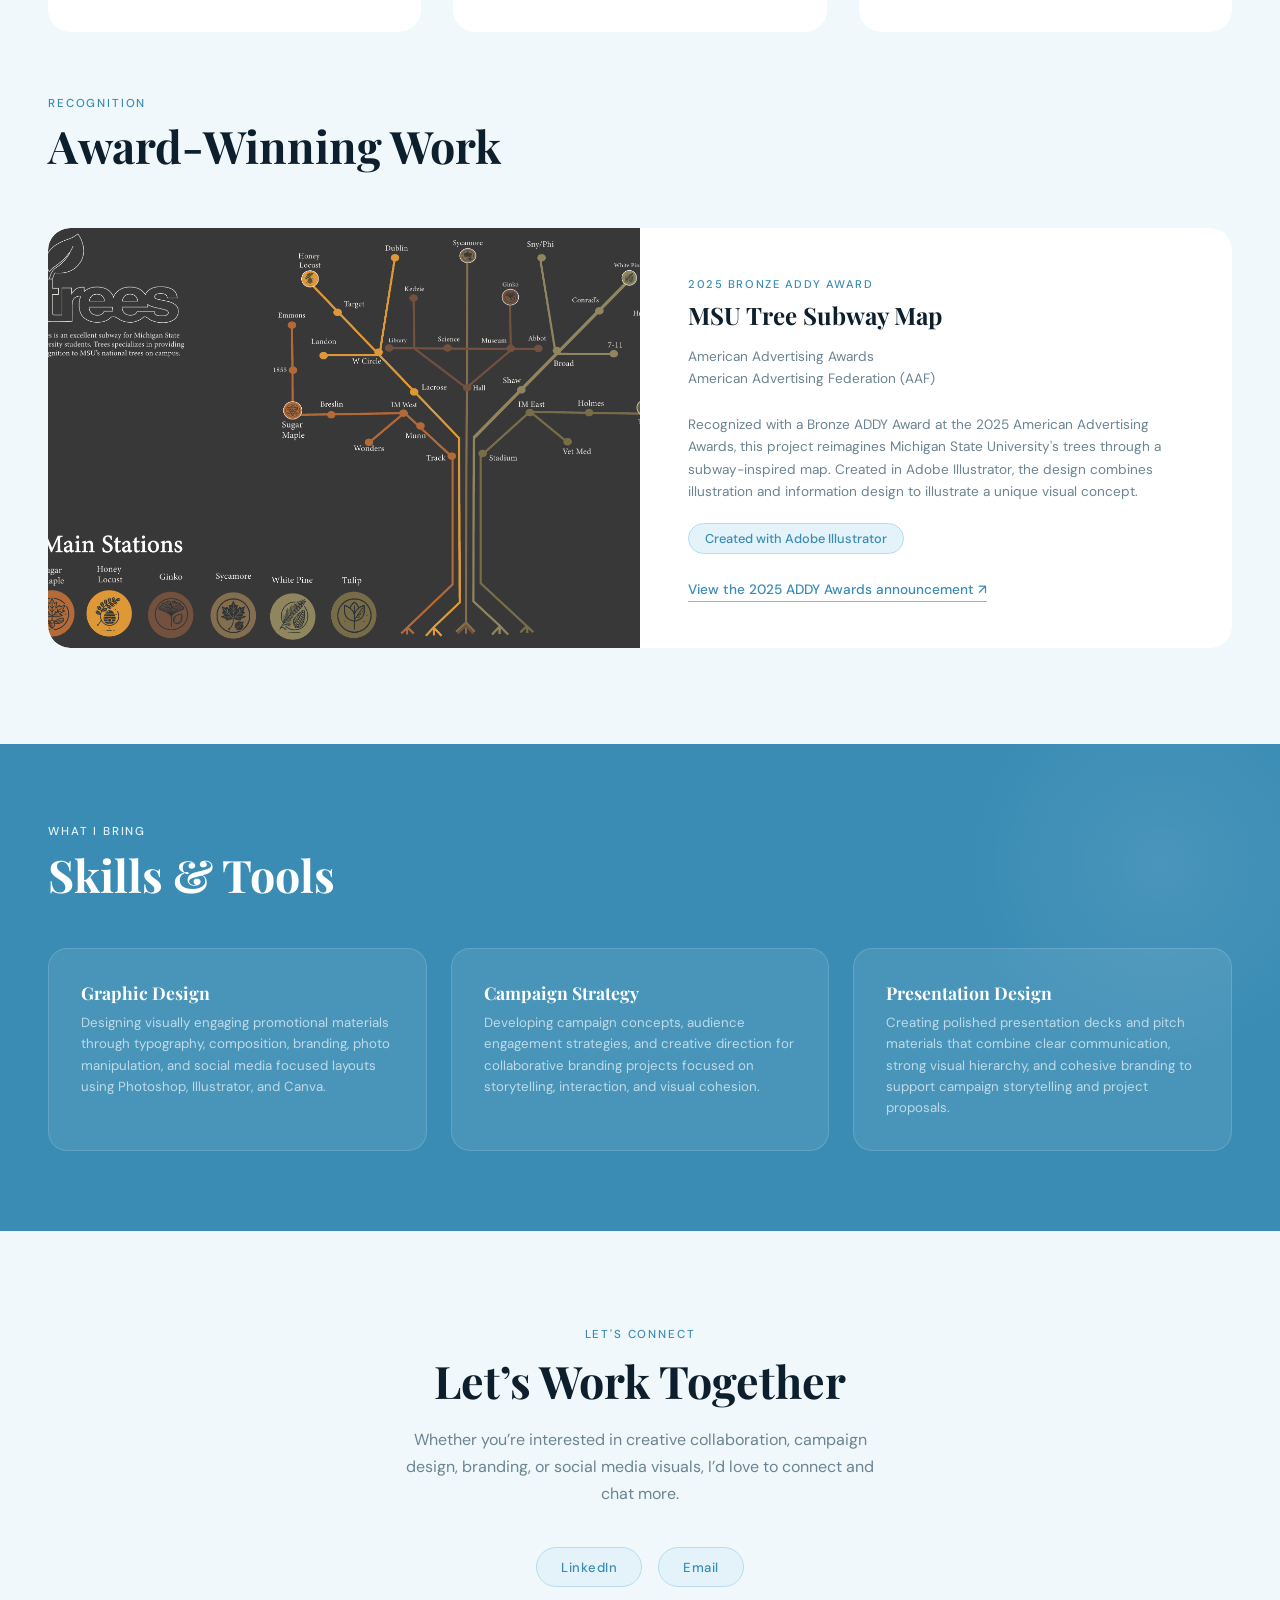
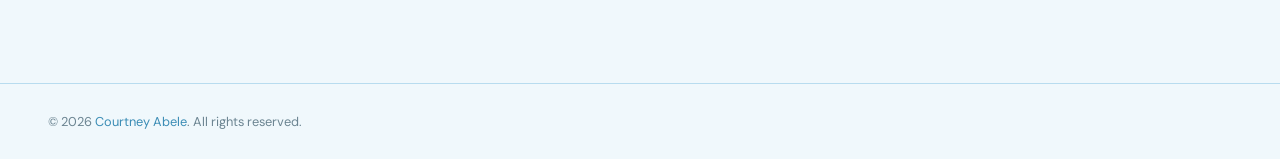
==== commit d06a07f3: "Update index.html" ====
--- a/index.html
+++ b/index.html
@@ -170,7 +170,7 @@
       </p>
 
       <h2 class="section-title">
-        Award-Winning<br>Work
+        Award-Winning Work
       </h2>
     </div>
   </div>
--- a/styles.css
+++ b/styles.css
@@ -1062,34 +1062,42 @@
 .award-container {
   display: grid;
   grid-template-columns: 1fr 1fr;
-  align-items: center;
-  gap: 0;
   background: var(--white);
   border-radius: 1.4rem;
   overflow: hidden;
-}
-
+  align-items: stretch;
+}
+
+/* Image fills the left half of the card */
 .award-image {
-  padding: 2rem;
-  display: flex;
-  align-items: center;
-  justify-content: center;
+  width: 100%;
+  min-height: 420px;
+  padding: 0;
+  overflow: hidden;
+  border-radius: 1.4rem 0 0 1.4rem;
 }
 
 .award-image img {
   display: block;
   width: 100%;
-  height: auto;
-  object-fit: contain;
-  border-radius: 0.8rem;
-}
-
+  height: 100%;
+  object-fit: cover;
+  border-radius: 0;
+}
+
+/* Text matches existing project cards */
 .award-content {
-  padding: 2.5rem 3rem;
+  padding: 3rem;
+  display: flex;
+  flex-direction: column;
+  justify-content: center;
 }
 
 .award-content .card-title {
+  font-family: 'Playfair Display', serif;
   font-size: 1.5rem;
+  font-weight: 700;
+  color: var(--ink);
   margin-bottom: 1rem;
 }
 
@@ -1102,13 +1110,14 @@
 
 .award-tool {
   display: inline-block;
-  font-size: 0.8rem;
-  font-weight: 500;
+  align-self: flex-start;
   padding: 0.4rem 1rem;
   border-radius: 2rem;
   background: var(--sky-light);
+  border: 1px solid var(--sky);
   color: var(--sky-deep);
-  border: 1px solid var(--sky);
+  font-size: 0.8rem;
+  font-weight: 500;
 }
 
 .award-news {
@@ -1141,10 +1150,33 @@
   }
 
   .award-image {
-    padding: 1.5rem;
+    min-height: 0;
+    aspect-ratio: 16 / 10;
+    border-radius: 1.4rem 1.4rem 0 0;
   }
 
   .award-content {
-    padding: 0 1.5rem 2rem;
+    padding: 1.8rem;
   }
 }
+
+
+/* Reduce space between Projects and Awards */
+
+#work {
+  padding-bottom: 2rem;
+}
+
+.award-section {
+  padding-top: 2rem;
+}
+
+@media (max-width: 900px) {
+  #work {
+    padding-bottom: 1.5rem;
+  }
+
+  .award-section {
+    padding-top: 1.5rem;
+  }
+}
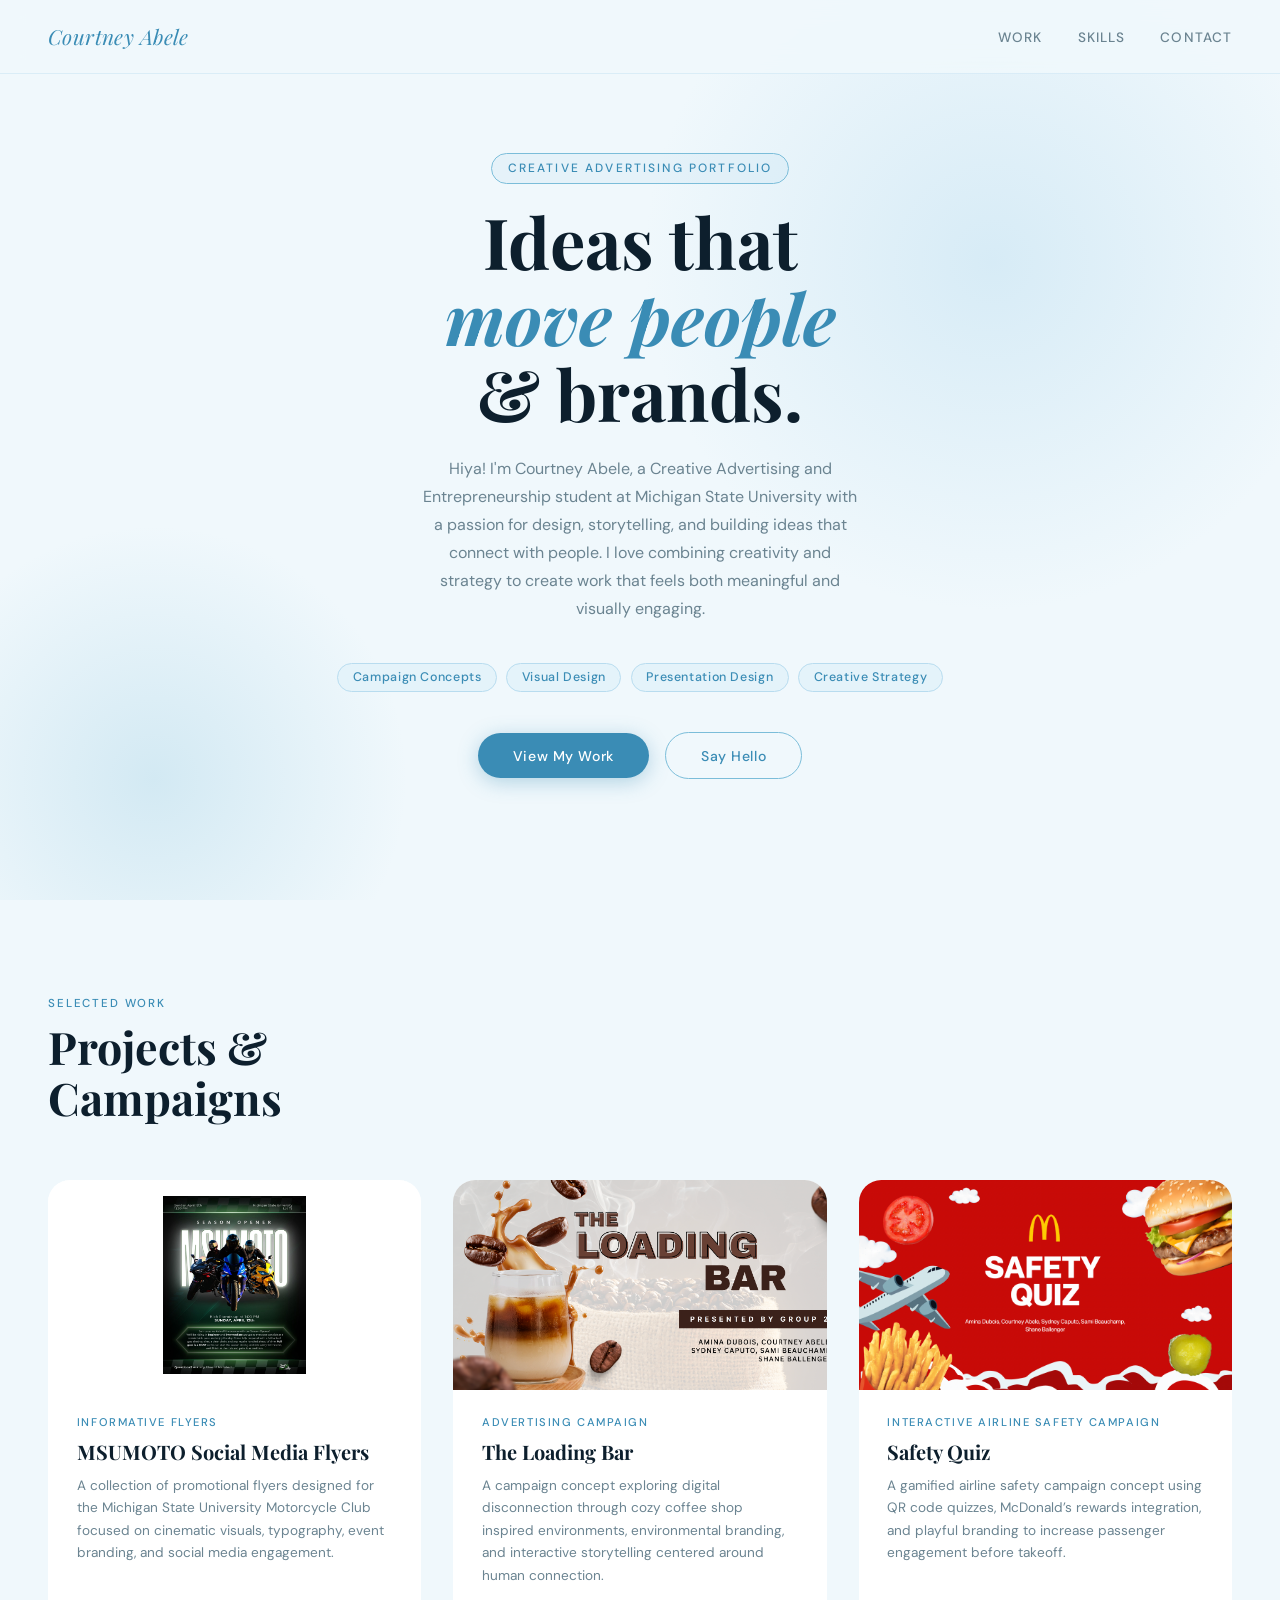
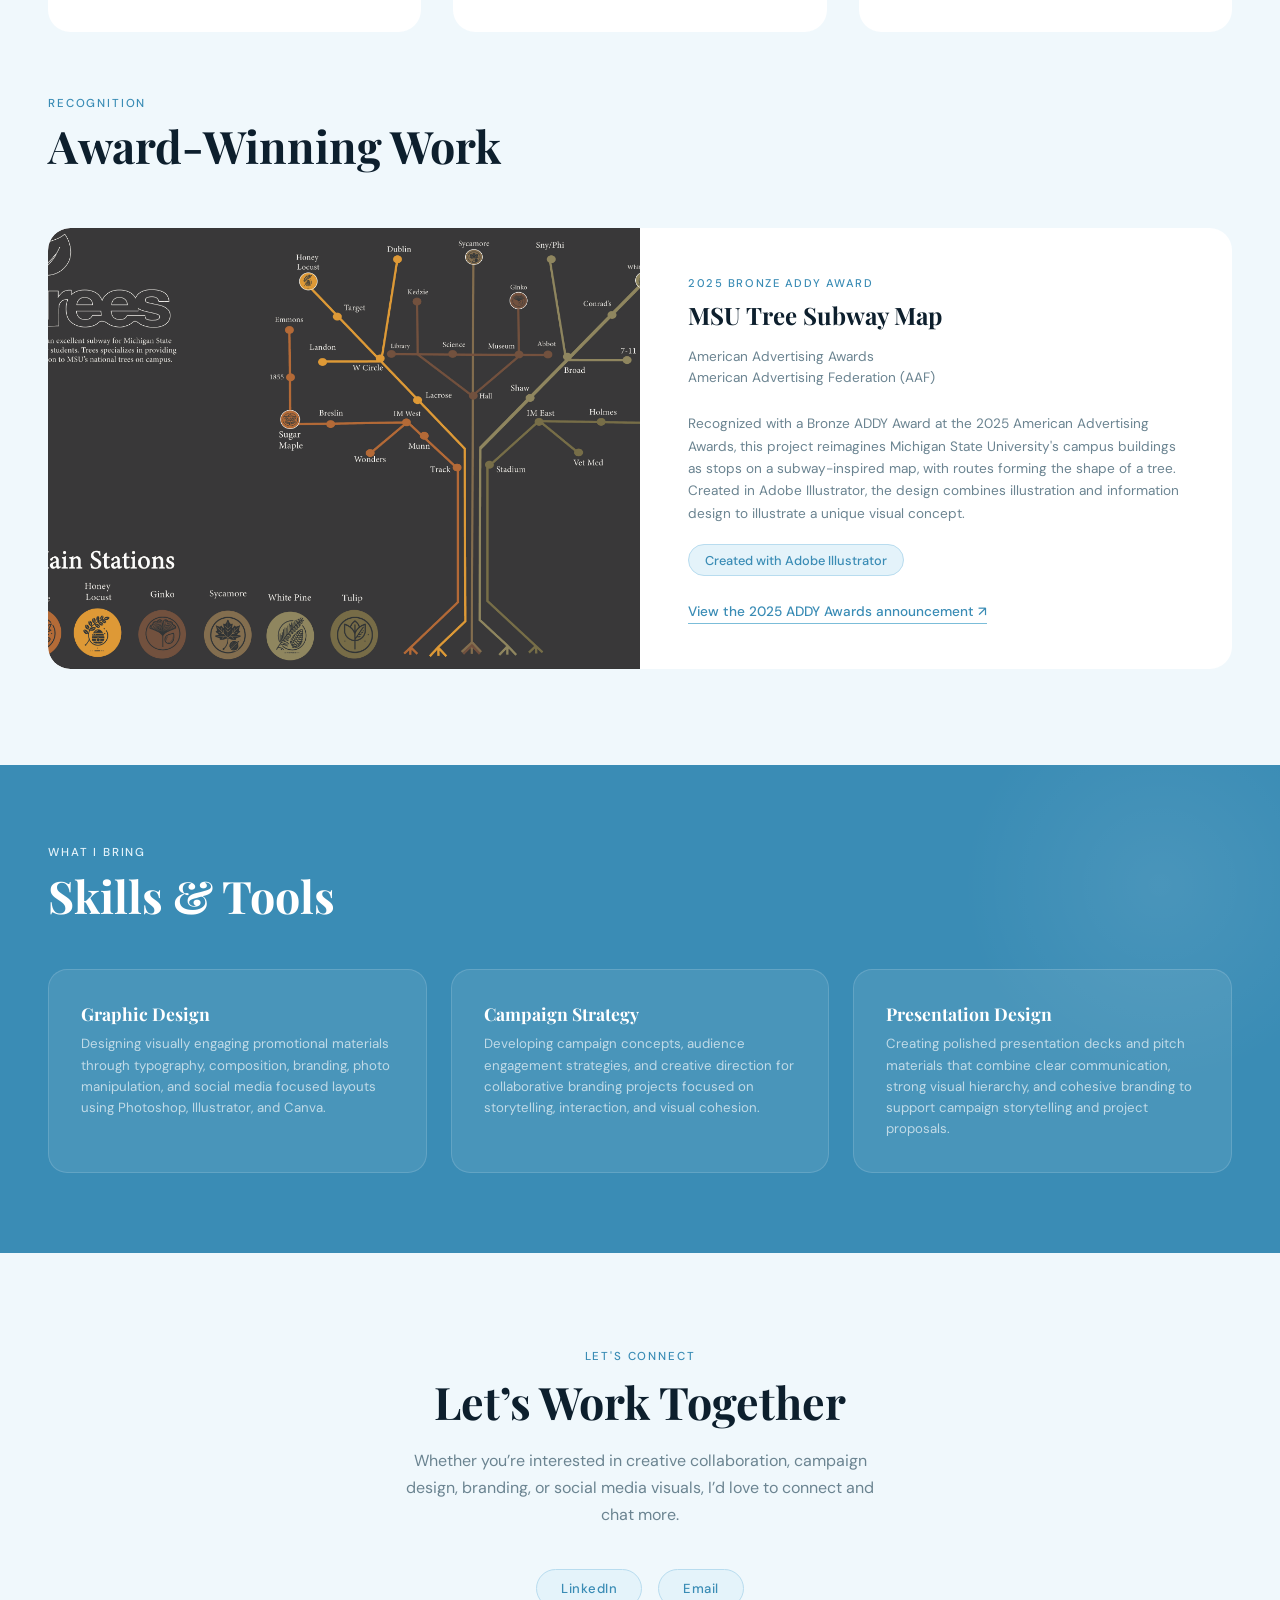
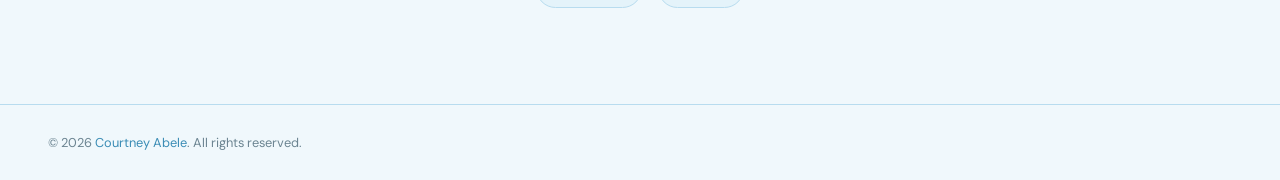
==== commit 3bf3f633: "Update index.html" ====
--- a/index.html
+++ b/index.html
@@ -202,11 +202,12 @@
       </p>
 
       <p class="card-desc">
-        Recognized with a Bronze ADDY Award
-        at the 2025 American Advertising Awards,
-        this project reimagines Michigan State
-        University's trees through a
-        subway-inspired map. Created in Adobe
+        Recognized with a Bronze ADDY Award at 
+        the 2025 American Advertising Awards, 
+        this project reimagines Michigan State 
+        University's campus buildings as stops 
+        on a subway-inspired map, with routes 
+        forming the shape of a tree. Created in Adobe
         Illustrator, the design combines
         illustration and information design
         to illustrate a unique visual concept.
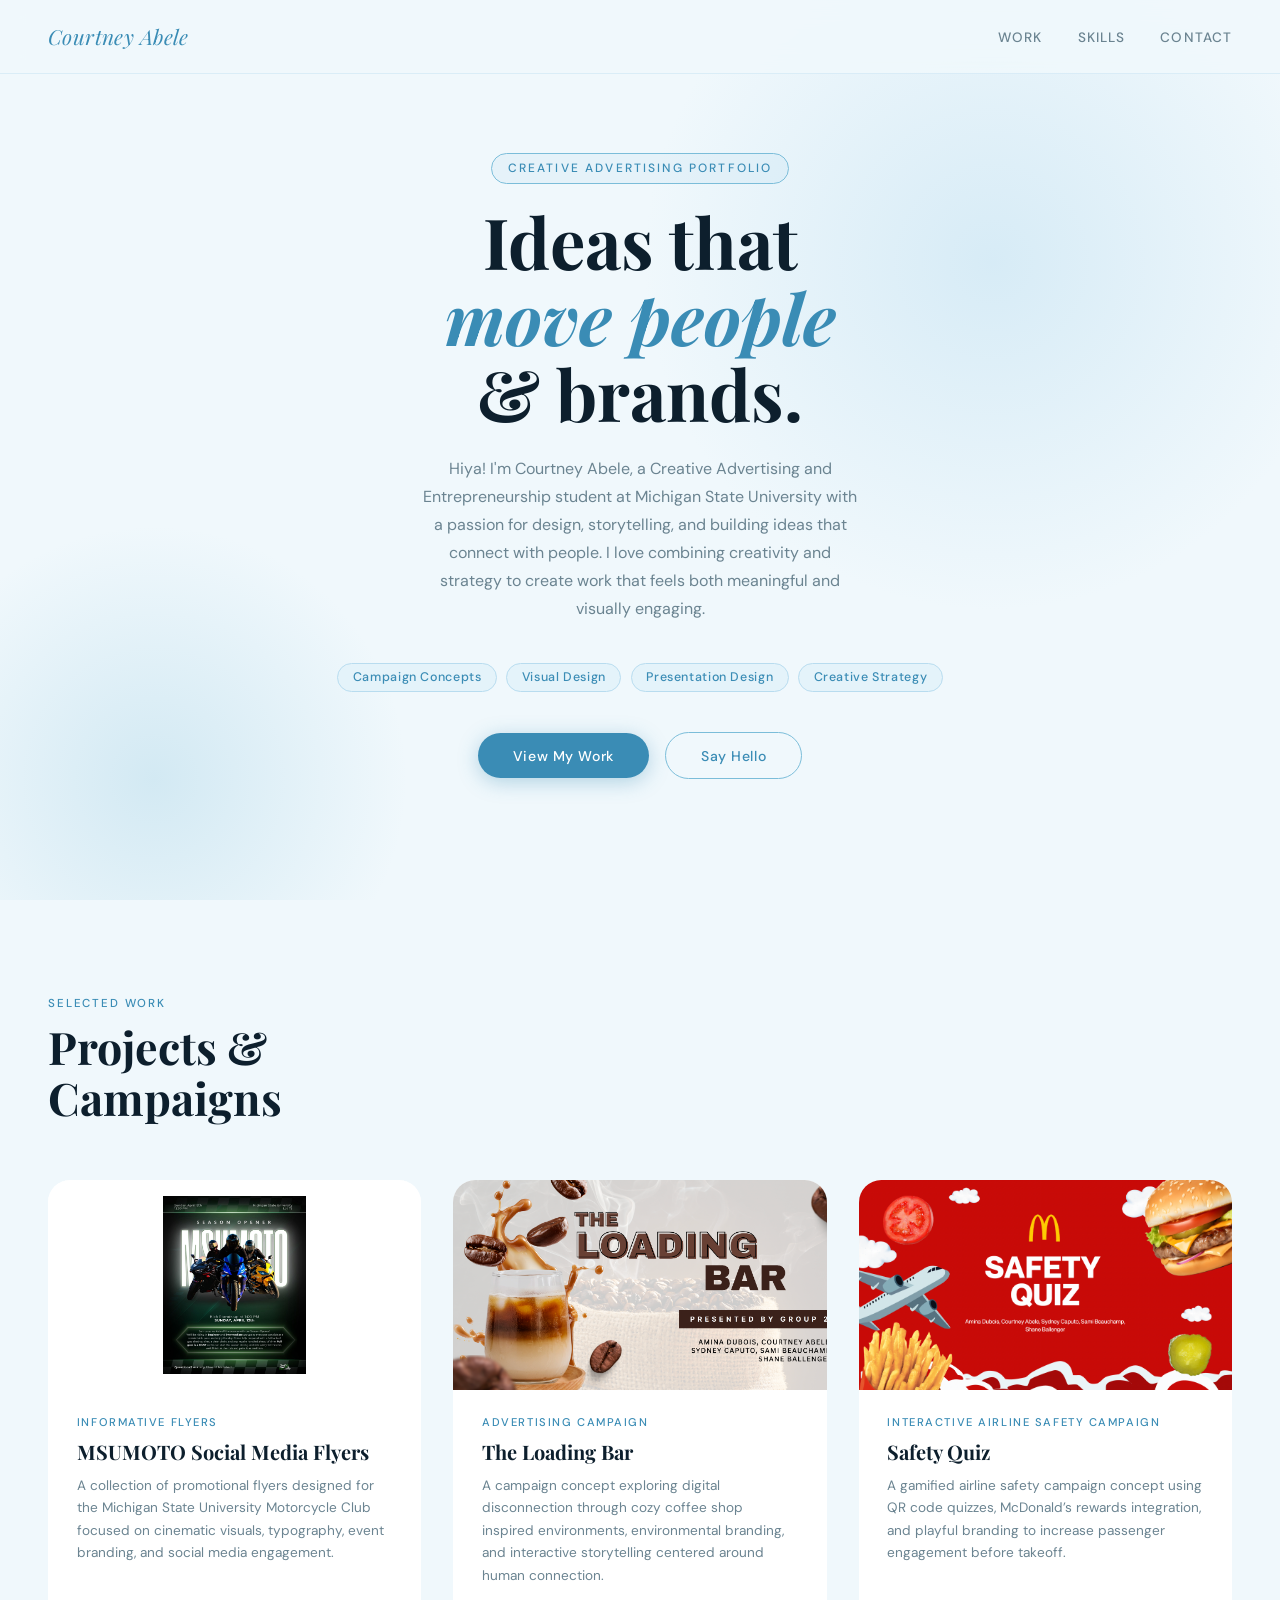
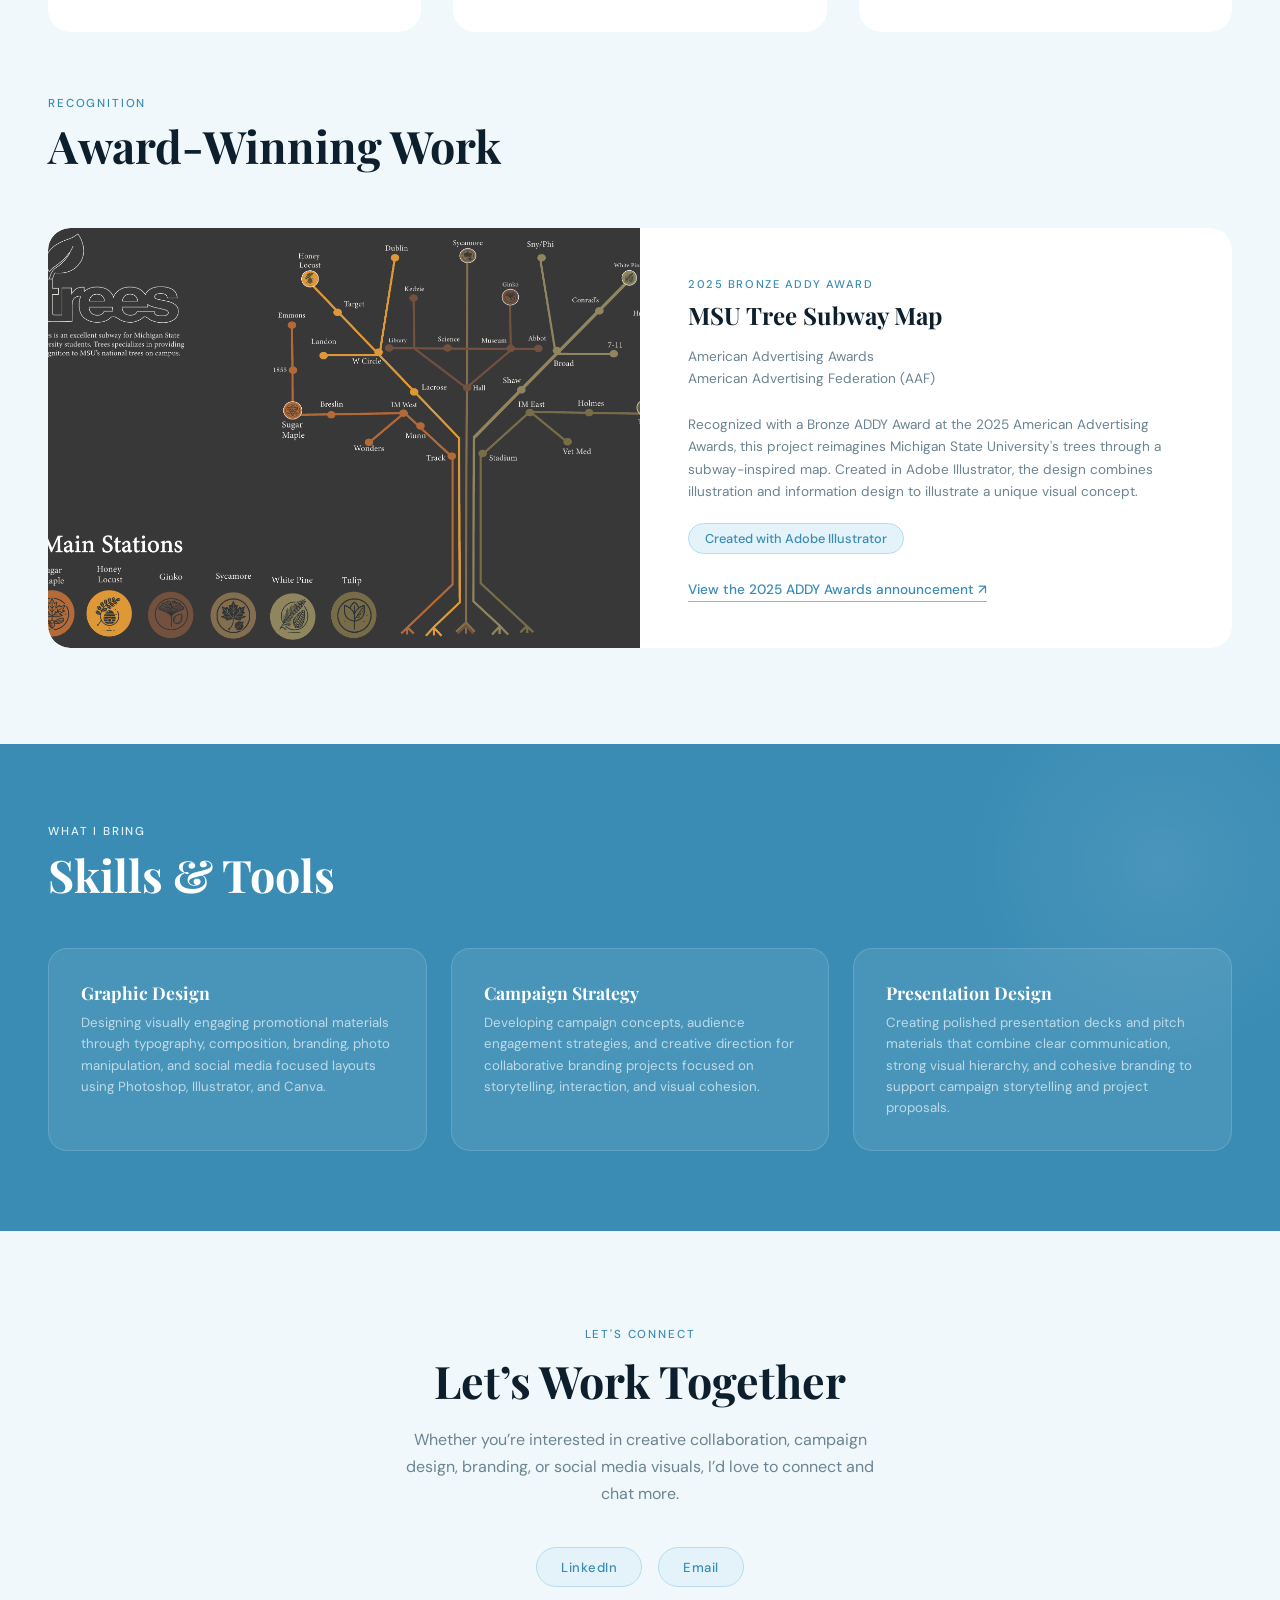
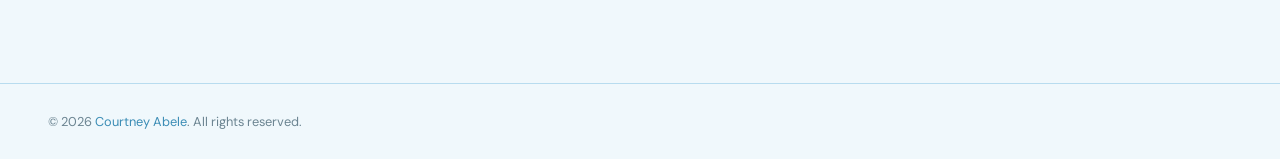
==== commit 21f1a14c: "Update index.html" ====
--- a/index.html
+++ b/index.html
@@ -202,15 +202,14 @@
       </p>
 
       <p class="card-desc">
-        Recognized with a Bronze ADDY Award at 
-        the 2025 American Advertising Awards, 
+        Recognized with a Bronze ADDY Award 
+        at the 2025 American Advertising Awards, 
         this project reimagines Michigan State 
-        University's campus buildings as stops 
-        on a subway-inspired map, with routes 
-        forming the shape of a tree. Created in Adobe
-        Illustrator, the design combines
-        illustration and information design
-        to illustrate a unique visual concept.
+        University's trees through a 
+        subway-inspired map. Created in Adobe 
+        Illustrator, the design combines 
+        illustration and information design to 
+        illustrate a unique visual concept.
       </p>
 
       <p class="award-tool">
